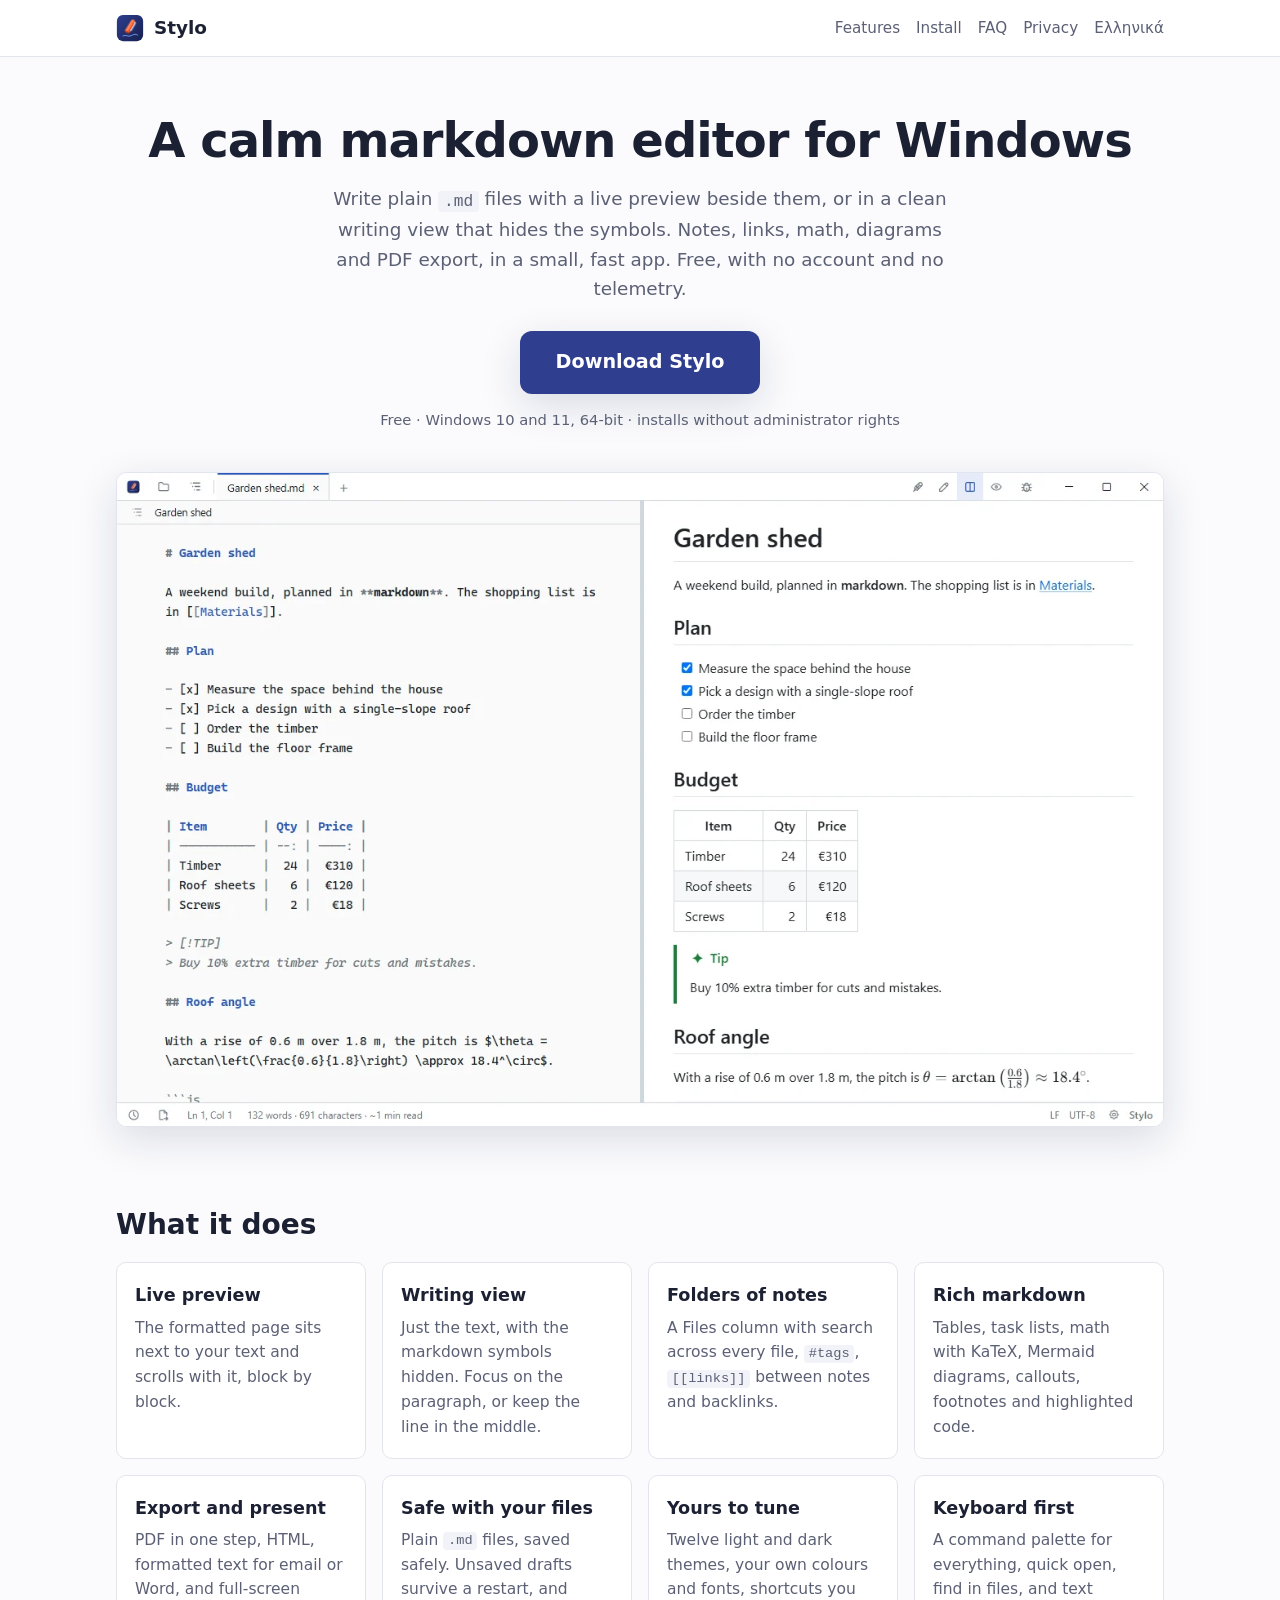
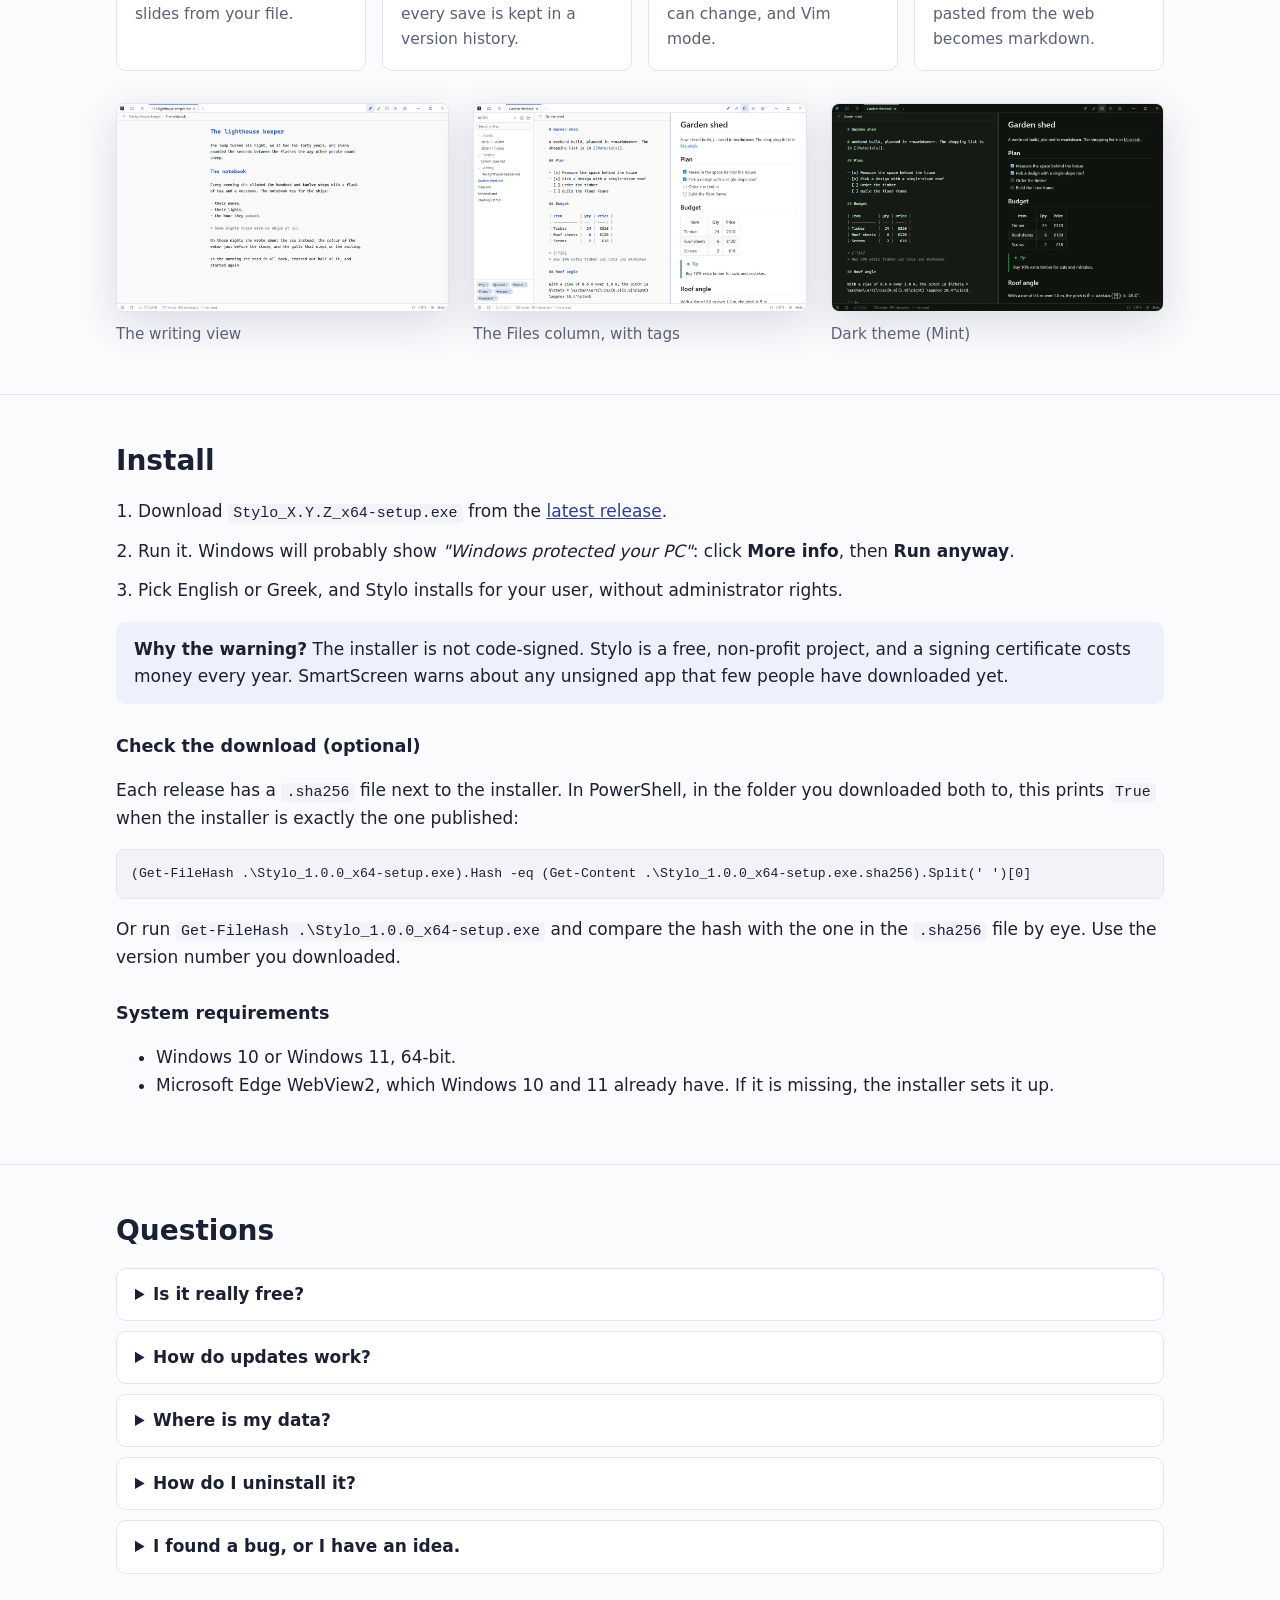
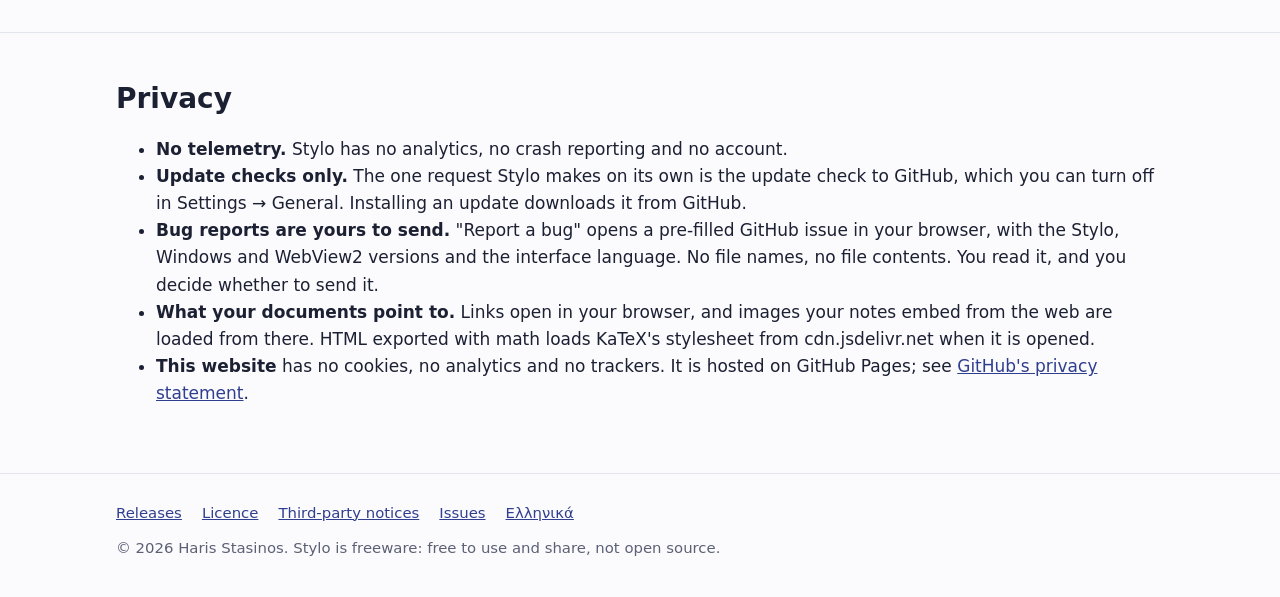
==== docs/index.html @ 46e549d0 "Prepare the public repository for Stylo 1.0 - LICENSE: a short freeware licence (closed source; free" ====
<!doctype html>
<html lang="en">
  <head>
    <meta charset="utf-8" />
    <meta name="viewport" content="width=device-width, initial-scale=1" />
    <title>Stylo: a free markdown editor for Windows</title>
    <meta
      name="description"
      content="Stylo is a free, lightweight markdown editor for Windows, with live preview, a writing view, folders of notes, math, diagrams and PDF export. No account, no telemetry."
    />
    <link rel="icon" href="icon.svg" type="image/svg+xml" />
    <link rel="alternate" hreflang="el" href="el/" />
    <link rel="stylesheet" href="style.css" />
  </head>
  <body>
    <header class="top">
      <div class="wrap">
        <a class="brand" href="./"><img src="icon.svg" alt="" width="28" height="28" />Stylo</a>
        <nav aria-label="Sections">
          <a href="#features">Features</a>
          <a href="#install">Install</a>
          <a href="#faq">FAQ</a>
          <a href="#privacy">Privacy</a>
          <a href="el/" hreflang="el" lang="el">Ελληνικά</a>
        </nav>
      </div>
    </header>

    <main>
      <div class="wrap hero">
        <h1>A calm markdown editor for Windows</h1>
        <p class="lead">
          Write plain <code>.md</code> files with a live preview beside them, or in a clean writing view that hides the
          symbols. Notes, links, math, diagrams and PDF export, in a small, fast app. Free, with no account and no
          telemetry.
        </p>
        <a class="download" href="https://github.com/XarhsSta/stylo-releases/releases/latest">Download Stylo</a>
        <p class="download-note">Free · Windows 10 and 11, 64-bit · installs without administrator rights</p>
        <img
          class="shot"
          src="images/editor-preview.webp"
          width="1280"
          height="800"
          alt="Stylo with a markdown note on the left and its formatted preview on the right: a task list, a table, a tip and a formula."
        />
      </div>

      <section id="features">
        <div class="wrap">
          <h2>What it does</h2>
          <div class="features">
            <div class="feature">
              <h3>Live preview</h3>
              <p>The formatted page sits next to your text and scrolls with it, block by block.</p>
            </div>
            <div class="feature">
              <h3>Writing view</h3>
              <p>Just the text, with the markdown symbols hidden. Focus on the paragraph, or keep the line in the middle.</p>
            </div>
            <div class="feature">
              <h3>Folders of notes</h3>
              <p>A Files column with search across every file, <code>#tags</code>, <code>[[links]]</code> between notes and backlinks.</p>
            </div>
            <div class="feature">
              <h3>Rich markdown</h3>
              <p>Tables, task lists, math with KaTeX, Mermaid diagrams, callouts, footnotes and highlighted code.</p>
            </div>
            <div class="feature">
              <h3>Export and present</h3>
              <p>PDF in one step, HTML, formatted text for email or Word, and full-screen slides from your file.</p>
            </div>
            <div class="feature">
              <h3>Safe with your files</h3>
              <p>Plain <code>.md</code> files, saved safely. Unsaved drafts survive a restart, and every save is kept in a version history.</p>
            </div>
            <div class="feature">
              <h3>Yours to tune</h3>
              <p>Twelve light and dark themes, your own colours and fonts, shortcuts you can change, and Vim mode.</p>
            </div>
            <div class="feature">
              <h3>Keyboard first</h3>
              <p>A command palette for everything, quick open, find in files, and text pasted from the web becomes markdown.</p>
            </div>
          </div>

          <div class="gallery">
            <figure>
              <a href="images/writing.webp"
                ><img
                  src="images/writing.webp"
                  width="1280"
                  height="800"
                  loading="lazy"
                  alt="The writing view: a short story with headings, bold and a list, without markdown symbols."
              /></a>
              <figcaption>The writing view</figcaption>
            </figure>
            <figure>
              <a href="images/files.webp"
                ><img
                  src="images/files.webp"
                  width="1280"
                  height="800"
                  loading="lazy"
                  alt="The Files column with a folder tree of notes and their tags, next to the editor and the preview."
              /></a>
              <figcaption>The Files column, with tags</figcaption>
            </figure>
            <figure>
              <a href="images/dark-theme.webp"
                ><img
                  src="images/dark-theme.webp"
                  width="1280"
                  height="800"
                  loading="lazy"
                  alt="Stylo in its dark Mint theme, with the editor and the preview."
              /></a>
              <figcaption>Dark theme (Mint)</figcaption>
            </figure>
          </div>
        </div>
      </section>

      <section id="install">
        <div class="wrap">
          <h2>Install</h2>
          <ol class="steps">
            <li>
              Download <code>Stylo_X.Y.Z_x64-setup.exe</code> from the
              <a href="https://github.com/XarhsSta/stylo-releases/releases/latest">latest release</a>.
            </li>
            <li>
              Run it. Windows will probably show <em>"Windows protected your PC"</em>: click <strong>More info</strong>, then
              <strong>Run anyway</strong>.
            </li>
            <li>Pick English or Greek, and Stylo installs for your user, without administrator rights.</li>
          </ol>
          <div class="note">
            <p>
              <strong>Why the warning?</strong> The installer is not code-signed. Stylo is a free, non-profit project, and a
              signing certificate costs money every year. SmartScreen warns about any unsigned app that few people have
              downloaded yet.
            </p>
          </div>

          <h3 style="margin-top: 28px">Check the download (optional)</h3>
          <p>
            Each release has a <code>.sha256</code> file next to the installer. In PowerShell, in the folder you downloaded both
            to, this prints <code>True</code> when the installer is exactly the one published:
          </p>
          <pre><code>(Get-FileHash .\Stylo_1.0.0_x64-setup.exe).Hash -eq (Get-Content .\Stylo_1.0.0_x64-setup.exe.sha256).Split(' ')[0]</code></pre>
          <p>
            Or run <code>Get-FileHash .\Stylo_1.0.0_x64-setup.exe</code> and compare the hash with the one in the
            <code>.sha256</code> file by eye. Use the version number you downloaded.
          </p>

          <h3 style="margin-top: 28px">System requirements</h3>
          <ul>
            <li>Windows 10 or Windows 11, 64-bit.</li>
            <li>
              Microsoft Edge WebView2, which Windows 10 and 11 already have. If it is missing, the installer sets it up.
            </li>
          </ul>
        </div>
      </section>

      <section id="faq">
        <div class="wrap">
          <h2>Questions</h2>
          <details>
            <summary>Is it really free?</summary>
            <p>
              Yes. No ads, no account, no paid version. Stylo is a non-profit project. You may also share the installer with
              others, unchanged and for free; you may not sell it. The source code is not public. See the
              <a href="https://github.com/XarhsSta/stylo-releases/blob/main/LICENSE">licence</a>.
            </p>
          </details>
          <details>
            <summary>How do updates work?</summary>
            <p>
              When it starts, Stylo asks GitHub whether there is a new version, and offers to install it. Nothing is installed
              without your OK. You can turn the check off in Settings → General → "Check for a new version on startup", use
              "Check now" there instead, or download new versions yourself from the
              <a href="https://github.com/XarhsSta/stylo-releases/releases">releases page</a>.
            </p>
          </details>
          <details>
            <summary>Where is my data?</summary>
            <ul>
              <li>Your documents are ordinary <code>.md</code> files, wherever you save them.</li>
              <li>
                Settings, unsaved drafts and the version history (the last 50 saves of each file) are in
                <code>%LOCALAPPDATA%\gr.stylo.app</code>, on your computer.
              </li>
              <li>Nothing is uploaded anywhere.</li>
            </ul>
          </details>
          <details>
            <summary>How do I uninstall it?</summary>
            <p>
              Windows Settings → Apps → Installed apps (on Windows 10: Apps &amp; features) → Stylo → Uninstall. The uninstaller
              asks whether to delete the application data too: settings, drafts and version history. Your <code>.md</code>
              files are never touched.
            </p>
          </details>
          <details>
            <summary>I found a bug, or I have an idea.</summary>
            <p>
              Use <strong>Report a bug</strong>: the bug icon in the title bar, Settings → General, or the command palette (Ctrl+Shift+P). It opens a
              GitHub issue in your browser with the version details already filled in. Ideas are welcome on the
              <a href="https://github.com/XarhsSta/stylo-releases/issues">issues page</a>.
            </p>
          </details>
        </div>
      </section>

      <section id="privacy">
        <div class="wrap">
          <h2>Privacy</h2>
          <ul>
            <li><strong>No telemetry.</strong> Stylo has no analytics, no crash reporting and no account.</li>
            <li>
              <strong>Update checks only.</strong> The one request Stylo makes on its own is the update check to GitHub,
              which you can turn off in Settings → General. Installing an update downloads it from GitHub.
            </li>
            <li>
              <strong>Bug reports are yours to send.</strong> "Report a bug" opens a pre-filled GitHub issue in your
              browser, with the Stylo, Windows and WebView2 versions and the interface language. No file names, no file
              contents. You read it, and you decide whether to send it.
            </li>
            <li>
              <strong>What your documents point to.</strong> Links open in your browser, and images your notes embed from
              the web are loaded from there. HTML exported with math loads KaTeX's stylesheet from cdn.jsdelivr.net when it
              is opened.
            </li>
            <li>
              <strong>This website</strong> has no cookies, no analytics and no trackers. It is hosted on GitHub Pages; see
              <a href="https://docs.github.com/en/site-policy/privacy-policies/github-general-privacy-statement">GitHub's privacy statement</a>.
            </li>
          </ul>
        </div>
      </section>
    </main>

    <footer>
      <div class="wrap">
        <ul>
          <li><a href="https://github.com/XarhsSta/stylo-releases/releases">Releases</a></li>
          <li><a href="https://github.com/XarhsSta/stylo-releases/blob/main/LICENSE">Licence</a></li>
          <li><a href="https://github.com/XarhsSta/stylo-releases/blob/main/THIRD-PARTY-NOTICES.md">Third-party notices</a></li>
          <li><a href="https://github.com/XarhsSta/stylo-releases/issues">Issues</a></li>
          <li><a href="el/" hreflang="el" lang="el">Ελληνικά</a></li>
        </ul>
        <p>© 2026 Haris Stasinos. Stylo is freeware: free to use and share, not open source.</p>
      </div>
    </footer>
  </body>
</html>
---- docs/style.css ----
/* Stylo's website: one stylesheet, no build step, no web fonts, light and dark from the system. */
:root {
  --bg: #fbfbfd;
  --surface: #ffffff;
  --fg: #1c2033;
  --muted: #5b6075;
  --border: #e3e5ee;
  --accent: #2f3e8f;
  --accent-fg: #ffffff;
  --accent-soft: #eef0fb;
  --code-bg: #f2f3f8;
  --shadow: 0 12px 40px rgba(22, 32, 79, 0.14);
  color-scheme: light;
}
@media (prefers-color-scheme: dark) {
  :root {
    --bg: #11131c;
    --surface: #181b27;
    --fg: #e6e8f2;
    --muted: #a0a5bb;
    --border: #2b2f42;
    --accent: #a9b4ff;
    --accent-fg: #11131c;
    --accent-soft: #23284a;
    --code-bg: #1f2333;
    --shadow: 0 12px 40px rgba(0, 0, 0, 0.45);
    color-scheme: dark;
  }
}

* {
  box-sizing: border-box;
}
html {
  scroll-behavior: smooth;
}
body {
  margin: 0;
  background: var(--bg);
  color: var(--fg);
  font: 17px/1.6 "Segoe UI", system-ui, -apple-system, Roboto, "Helvetica Neue", Arial, sans-serif;
  -webkit-text-size-adjust: 100%;
}
a {
  color: var(--accent);
}
img {
  max-width: 100%;
  height: auto;
  display: block;
}
code,
pre {
  font-family: "Cascadia Mono", Consolas, ui-monospace, monospace;
  font-size: 0.88em;
}
code {
  background: var(--code-bg);
  padding: 0.1em 0.35em;
  border-radius: 4px;
}
pre {
  background: var(--code-bg);
  border: 1px solid var(--border);
  border-radius: 8px;
  padding: 12px 14px;
  overflow-x: auto;
}
pre code {
  background: none;
  padding: 0;
}

.wrap {
  max-width: 1080px;
  margin: 0 auto;
  padding: 0 16px;
}

/* Top bar */
.top {
  border-bottom: 1px solid var(--border);
  background: var(--surface);
}
.top .wrap {
  display: flex;
  align-items: center;
  gap: 16px;
  min-height: 56px;
  flex-wrap: wrap;
}
.brand {
  display: flex;
  align-items: center;
  gap: 10px;
  font-weight: 600;
  font-size: 1.15rem;
  color: var(--fg);
  text-decoration: none;
}
.brand img {
  width: 28px;
  height: 28px;
}
.top nav {
  margin-left: auto;
  display: flex;
  gap: 4px 16px;
  flex-wrap: wrap;
  font-size: 0.95rem;
}
.top nav a {
  color: var(--muted);
  text-decoration: none;
}
.top nav a:hover {
  color: var(--accent);
}

/* Hero */
.hero {
  text-align: center;
  padding-top: 56px;
  padding-bottom: 32px;
}
.hero h1 {
  font-size: clamp(2rem, 5vw, 3rem);
  line-height: 1.15;
  margin: 0 0 16px;
  letter-spacing: -0.02em;
}
.hero p.lead {
  font-size: 1.15rem;
  color: var(--muted);
  max-width: 640px;
  margin: 0 auto 28px;
}
.download {
  display: inline-block;
  background: var(--accent);
  color: var(--accent-fg);
  font-size: 1.2rem;
  font-weight: 600;
  padding: 16px 36px;
  border-radius: 12px;
  text-decoration: none;
  box-shadow: var(--shadow);
}
.download:hover,
.download:focus-visible {
  filter: brightness(1.12);
}
.download-note {
  margin: 14px 0 0;
  font-size: 0.92rem;
  color: var(--muted);
}
.shot {
  margin: 40px auto 0;
  border-radius: 10px;
  border: 1px solid var(--border);
  box-shadow: var(--shadow);
  overflow: hidden;
}

/* Sections */
section {
  padding: 48px 0;
}
section + section {
  border-top: 1px solid var(--border);
}
h2 {
  font-size: 1.75rem;
  line-height: 1.25;
  margin: 0 0 20px;
}
h3 {
  font-size: 1.1rem;
  margin: 0 0 6px;
}
.features {
  display: grid;
  grid-template-columns: repeat(auto-fit, minmax(240px, 1fr));
  gap: 16px;
}
.feature {
  background: var(--surface);
  border: 1px solid var(--border);
  border-radius: 10px;
  padding: 18px;
}
.feature p {
  margin: 0;
  color: var(--muted);
  font-size: 0.97rem;
}
.gallery {
  display: grid;
  grid-template-columns: repeat(auto-fit, minmax(300px, 1fr));
  gap: 24px;
  margin-top: 32px;
}
.gallery figure {
  margin: 0;
}
.gallery a {
  display: block;
  border-radius: 8px;
  border: 1px solid var(--border);
  overflow: hidden;
  box-shadow: var(--shadow);
}
.gallery figcaption {
  margin-top: 10px;
  color: var(--muted);
  font-size: 0.95rem;
}

.steps {
  padding-left: 1.3em;
}
.steps li {
  margin-bottom: 12px;
}
.note {
  background: var(--accent-soft);
  border-radius: 10px;
  padding: 14px 18px;
}
.note p {
  margin: 0;
}

details {
  border: 1px solid var(--border);
  background: var(--surface);
  border-radius: 10px;
  padding: 12px 18px;
  margin-bottom: 10px;
}
summary {
  cursor: pointer;
  font-weight: 600;
}
details p,
details ul {
  margin: 10px 0 0;
  color: var(--muted);
}

footer {
  border-top: 1px solid var(--border);
  padding: 28px 0 40px;
  color: var(--muted);
  font-size: 0.93rem;
}
footer ul {
  list-style: none;
  padding: 0;
  margin: 0 0 12px;
  display: flex;
  flex-wrap: wrap;
  gap: 6px 20px;
}
footer p {
  margin: 0;
}

@media (max-width: 560px) {
  body {
    font-size: 16px;
  }
  .hero {
    padding-top: 36px;
  }
  .download {
    display: block;
  }
  section {
    padding: 36px 0;
  }
}
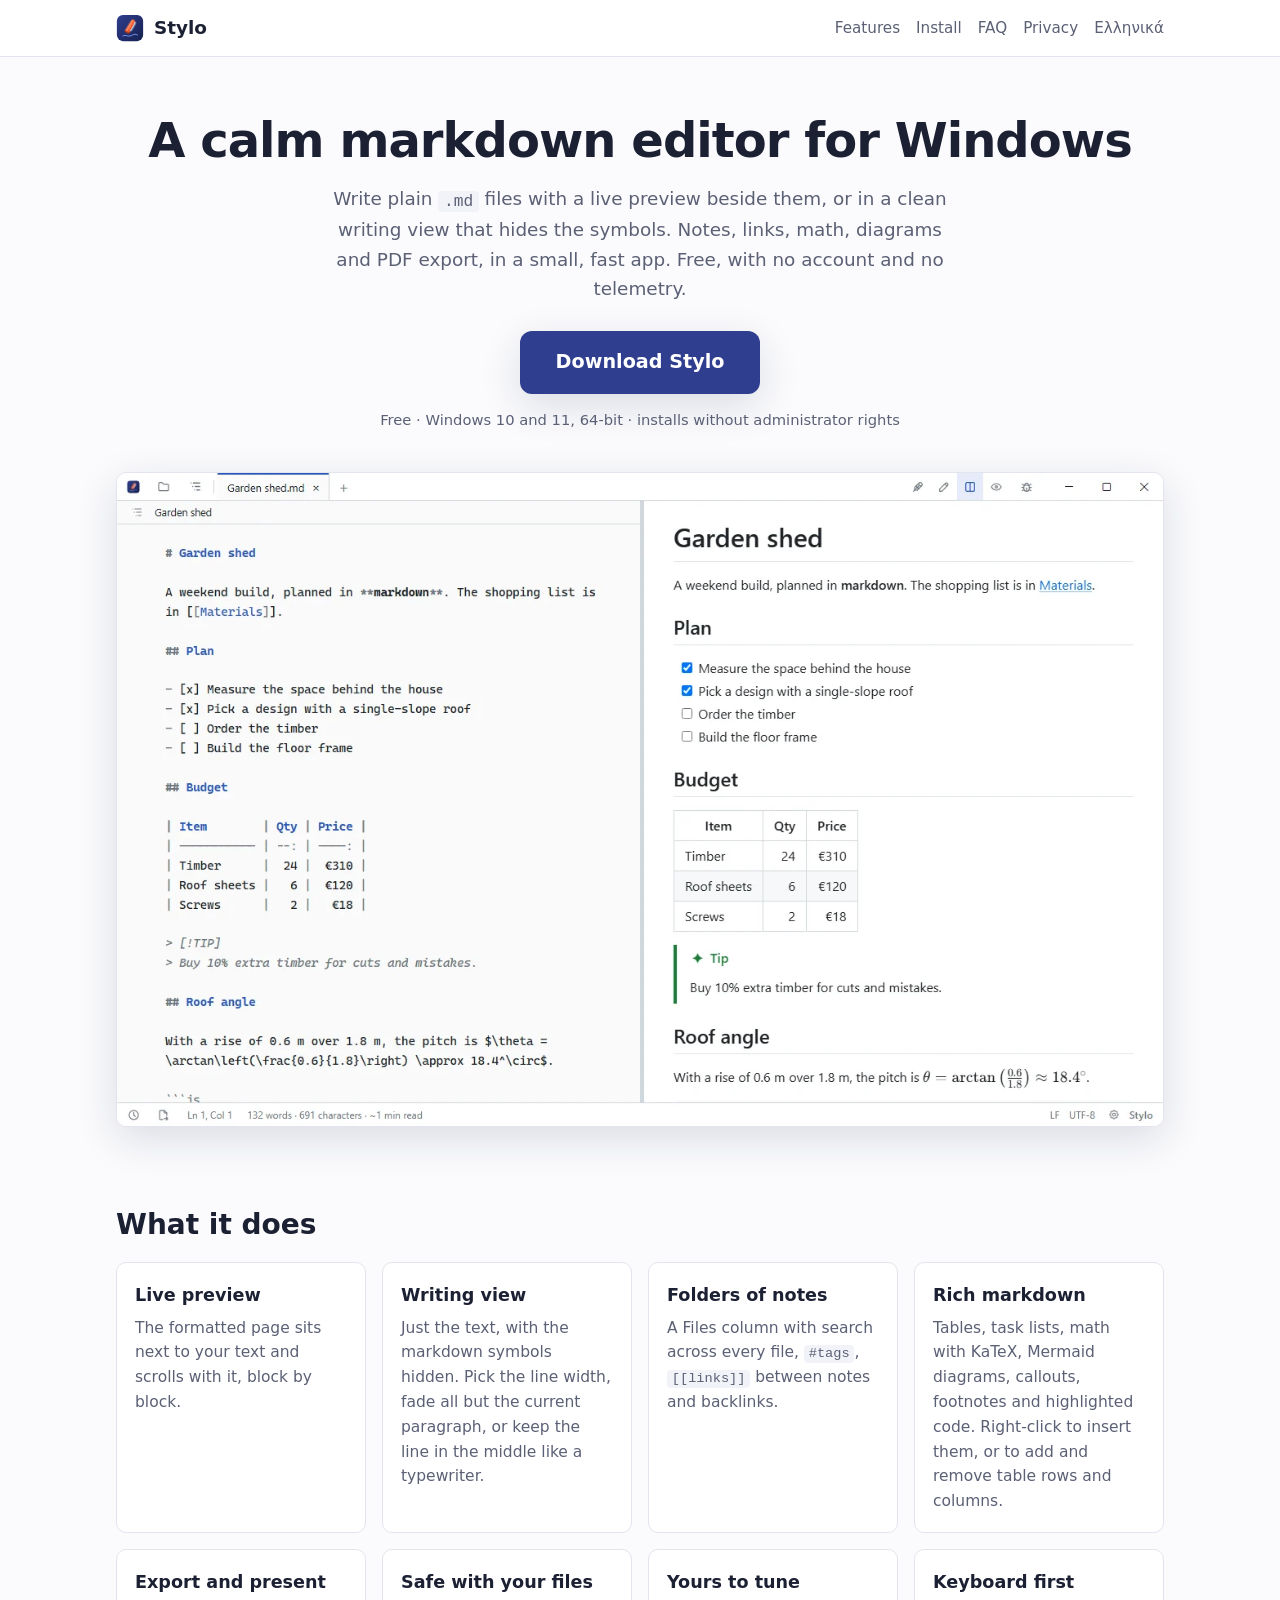
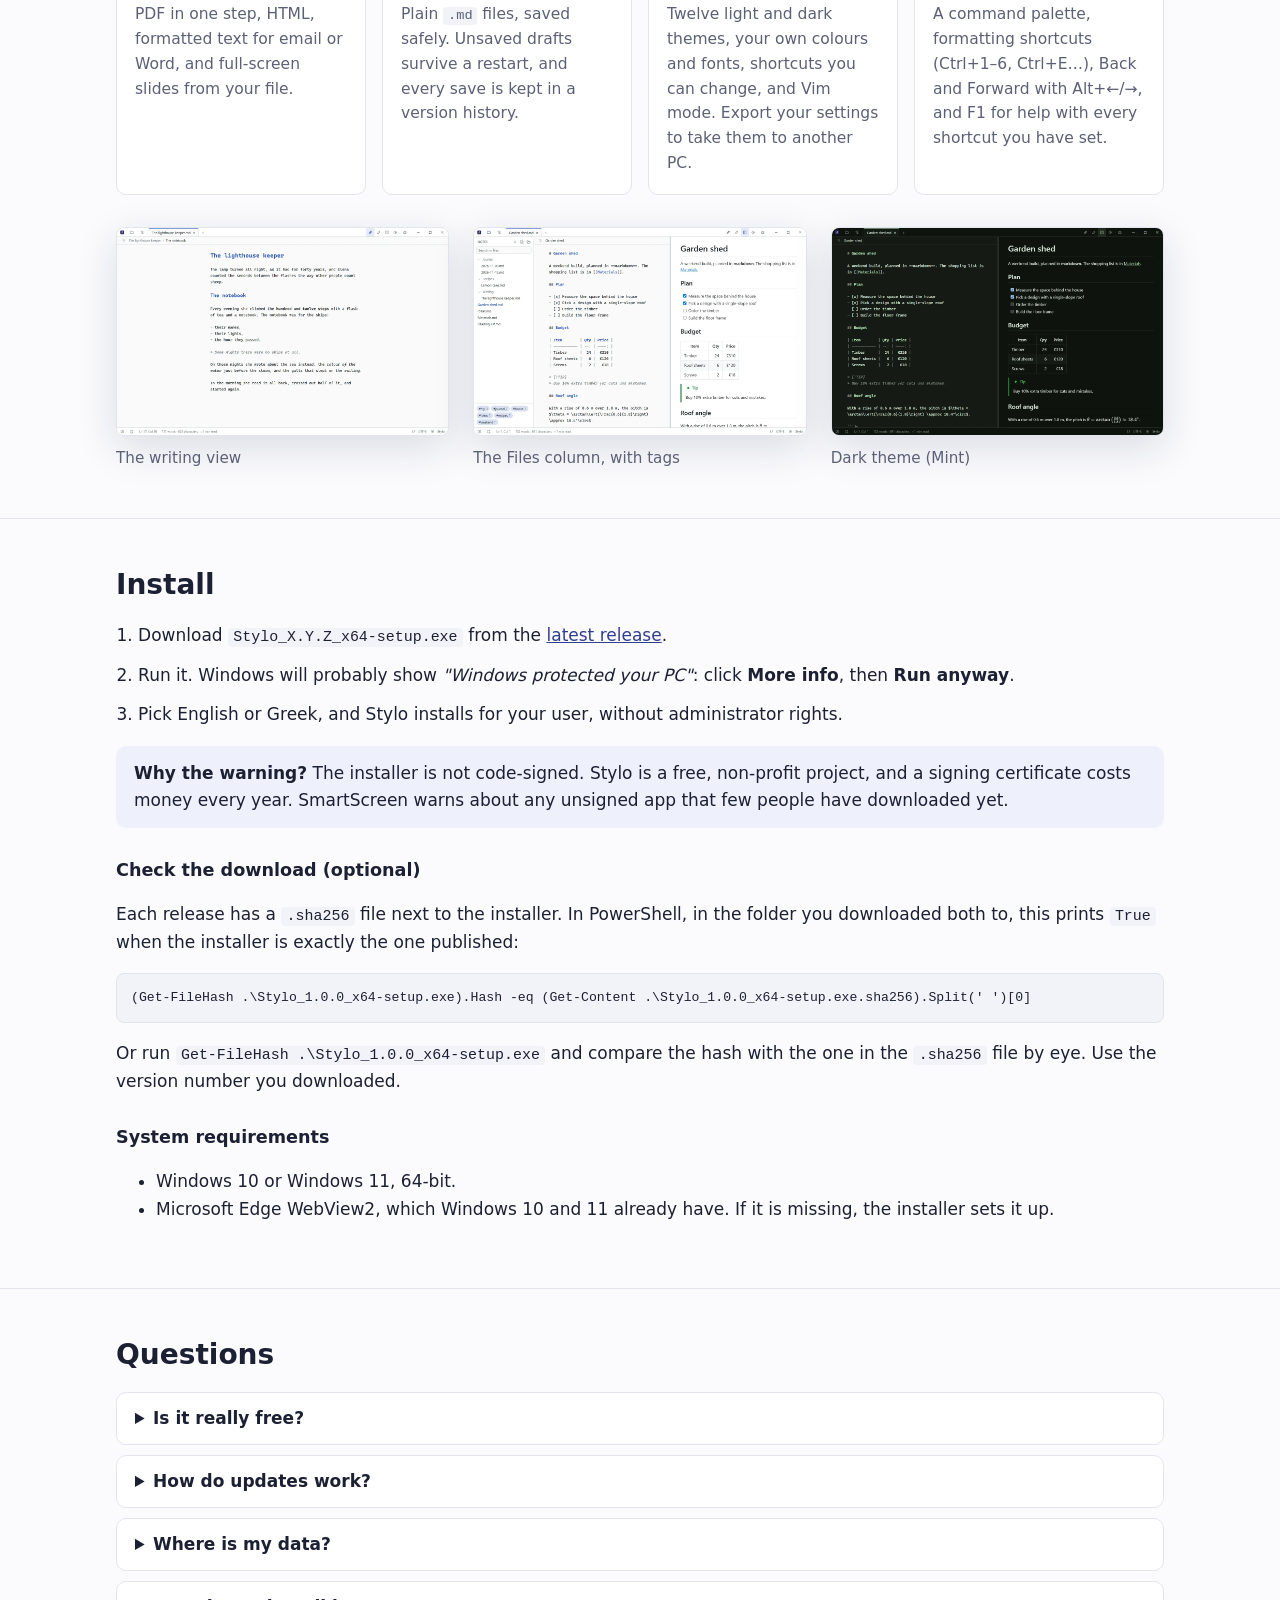
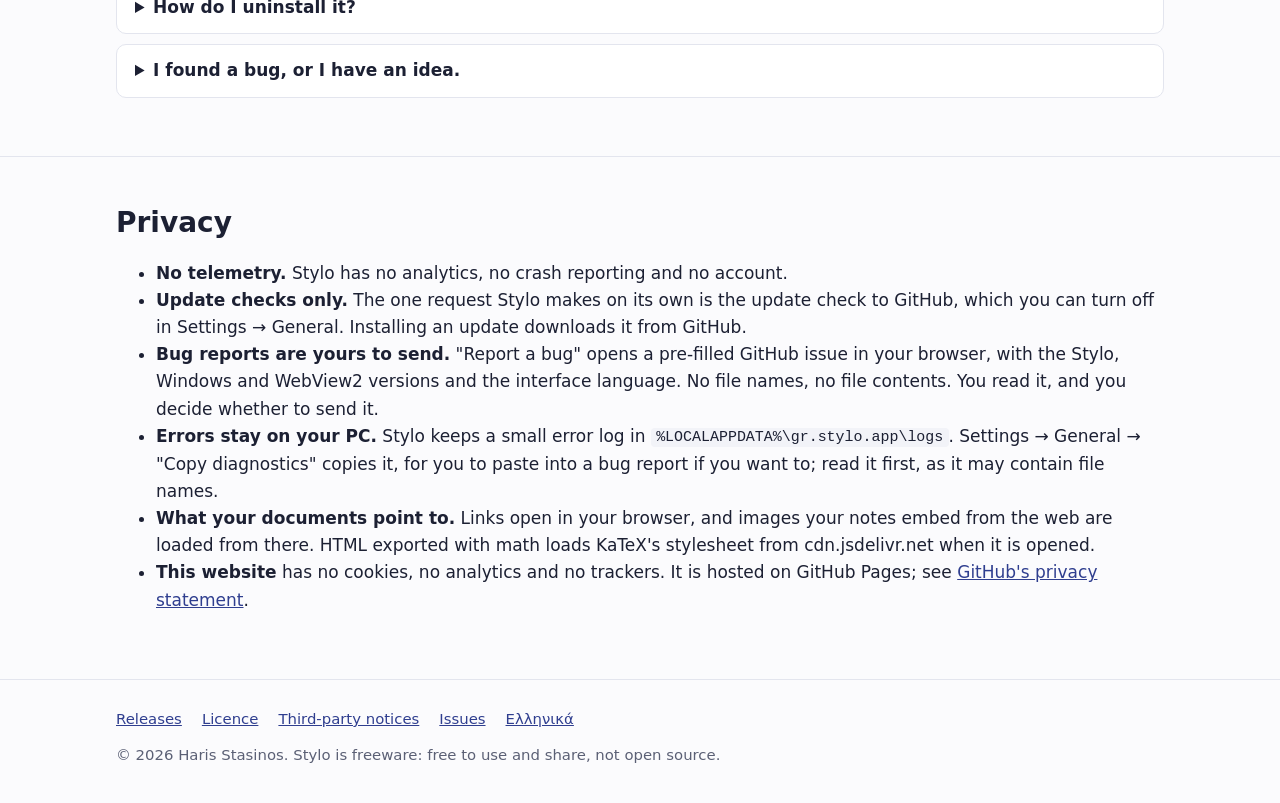
==== commit 5d7fa31c: "Take the screenshots and notices from app-polish, the tip of the 1.0 stack - Screenshots retaken fro" ====
--- a/docs/index.html
+++ b/docs/index.html
@@ -55,7 +55,7 @@
             </div>
             <div class="feature">
               <h3>Writing view</h3>
-              <p>Just the text, with the markdown symbols hidden. Focus on the paragraph, or keep the line in the middle.</p>
+              <p>Just the text, with the markdown symbols hidden. Pick the line width, fade all but the current paragraph, or keep the line in the middle like a typewriter.</p>
             </div>
             <div class="feature">
               <h3>Folders of notes</h3>
@@ -63,7 +63,7 @@
             </div>
             <div class="feature">
               <h3>Rich markdown</h3>
-              <p>Tables, task lists, math with KaTeX, Mermaid diagrams, callouts, footnotes and highlighted code.</p>
+              <p>Tables, task lists, math with KaTeX, Mermaid diagrams, callouts, footnotes and highlighted code. Right-click to insert them, or to add and remove table rows and columns.</p>
             </div>
             <div class="feature">
               <h3>Export and present</h3>
@@ -75,11 +75,11 @@
             </div>
             <div class="feature">
               <h3>Yours to tune</h3>
-              <p>Twelve light and dark themes, your own colours and fonts, shortcuts you can change, and Vim mode.</p>
+              <p>Twelve light and dark themes, your own colours and fonts, shortcuts you can change, and Vim mode. Export your settings to take them to another PC.</p>
             </div>
             <div class="feature">
               <h3>Keyboard first</h3>
-              <p>A command palette for everything, quick open, find in files, and text pasted from the web becomes markdown.</p>
+              <p>A command palette, formatting shortcuts (Ctrl+1–6, Ctrl+E…), Back and Forward with Alt+←/→, and F1 for help with every shortcut you have set.</p>
             </div>
           </div>
 
@@ -190,8 +190,10 @@
               <li>Your documents are ordinary <code>.md</code> files, wherever you save them.</li>
               <li>
                 Settings, unsaved drafts and the version history (the last 50 saves of each file) are in
-                <code>%LOCALAPPDATA%\gr.stylo.app</code>, on your computer.
+                <code>%LOCALAPPDATA%\gr.stylo.app</code>, on your computer, together with a small error log
+                (<code>logs\stylo.log</code>).
               </li>
+              <li>Settings → General → Export settings saves your settings, themes and shortcuts to a file, for another PC.</li>
               <li>Nothing is uploaded anywhere.</li>
             </ul>
           </details>
@@ -227,6 +229,11 @@
               <strong>Bug reports are yours to send.</strong> "Report a bug" opens a pre-filled GitHub issue in your
               browser, with the Stylo, Windows and WebView2 versions and the interface language. No file names, no file
               contents. You read it, and you decide whether to send it.
+            </li>
+            <li>
+              <strong>Errors stay on your PC.</strong> Stylo keeps a small error log in
+              <code>%LOCALAPPDATA%\gr.stylo.app\logs</code>. Settings → General → "Copy diagnostics" copies it, for you
+              to paste into a bug report if you want to; read it first, as it may contain file names.
             </li>
             <li>
               <strong>What your documents point to.</strong> Links open in your browser, and images your notes embed from
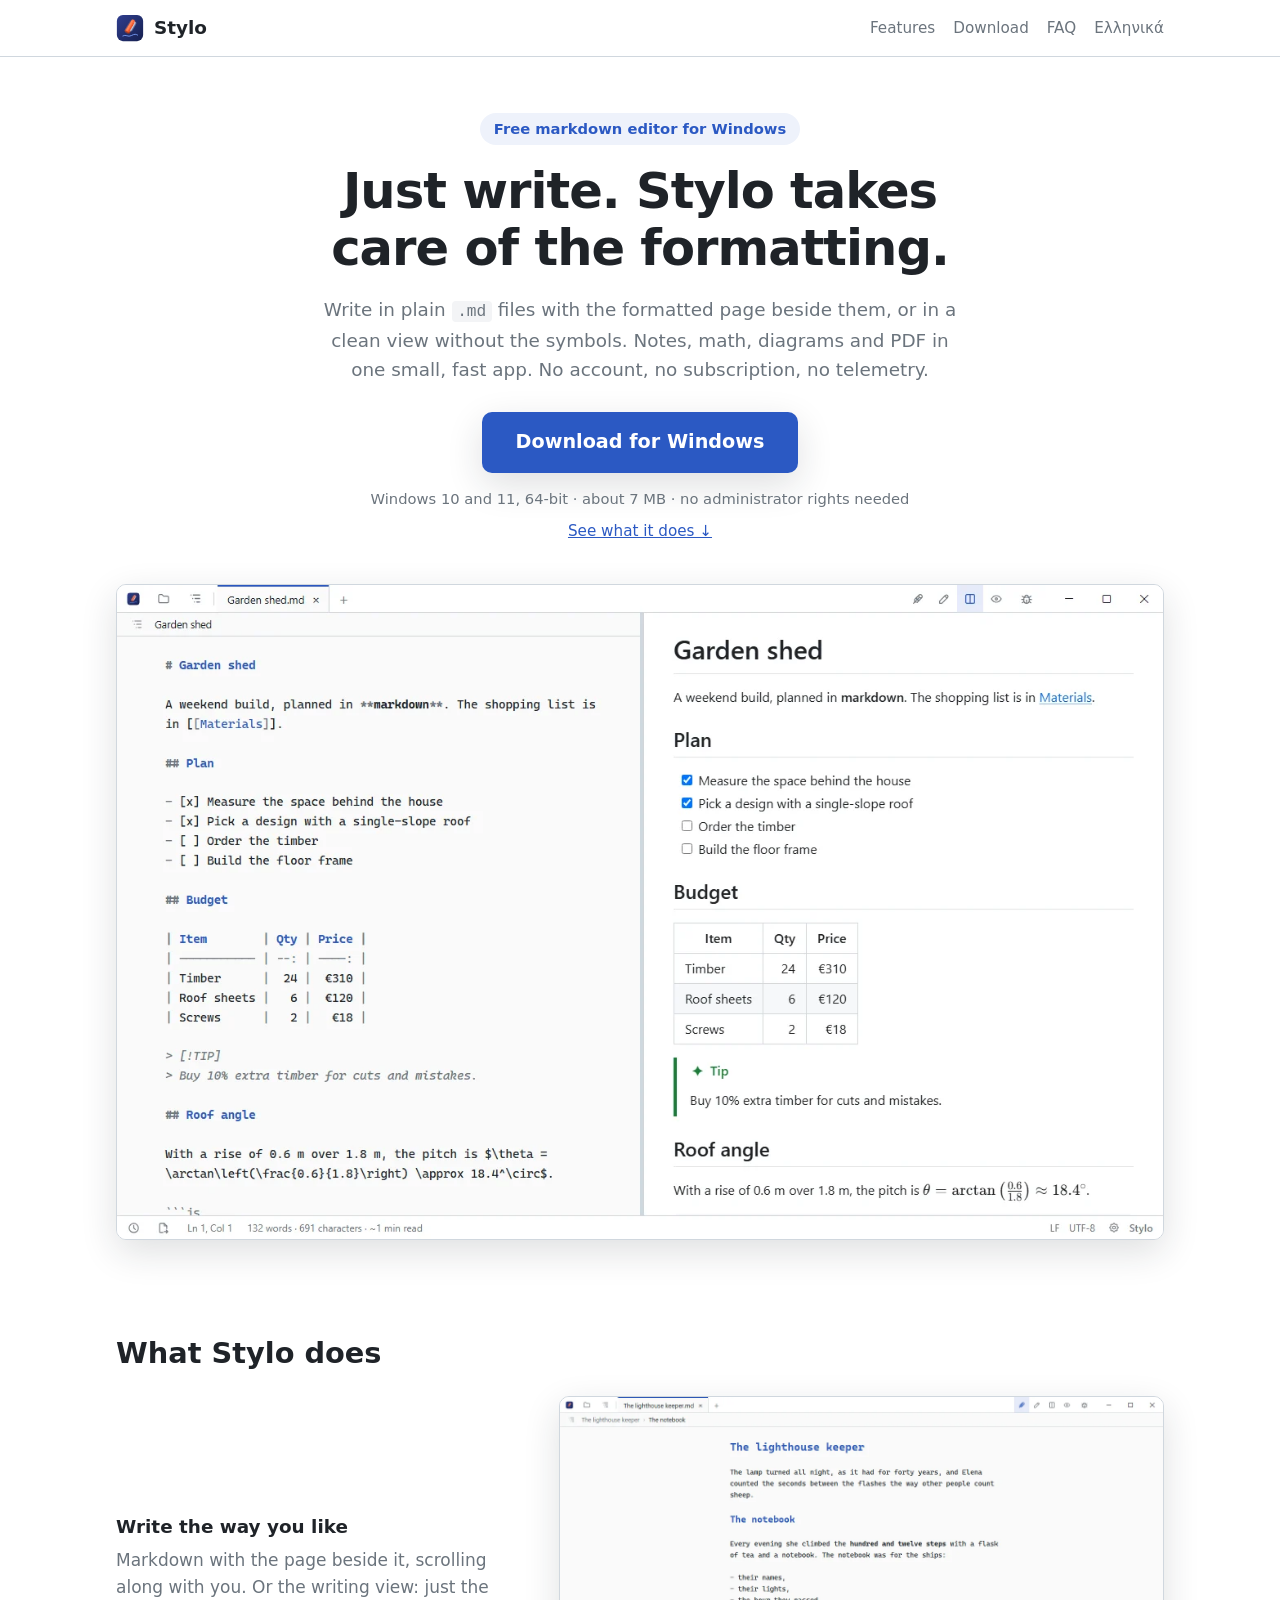
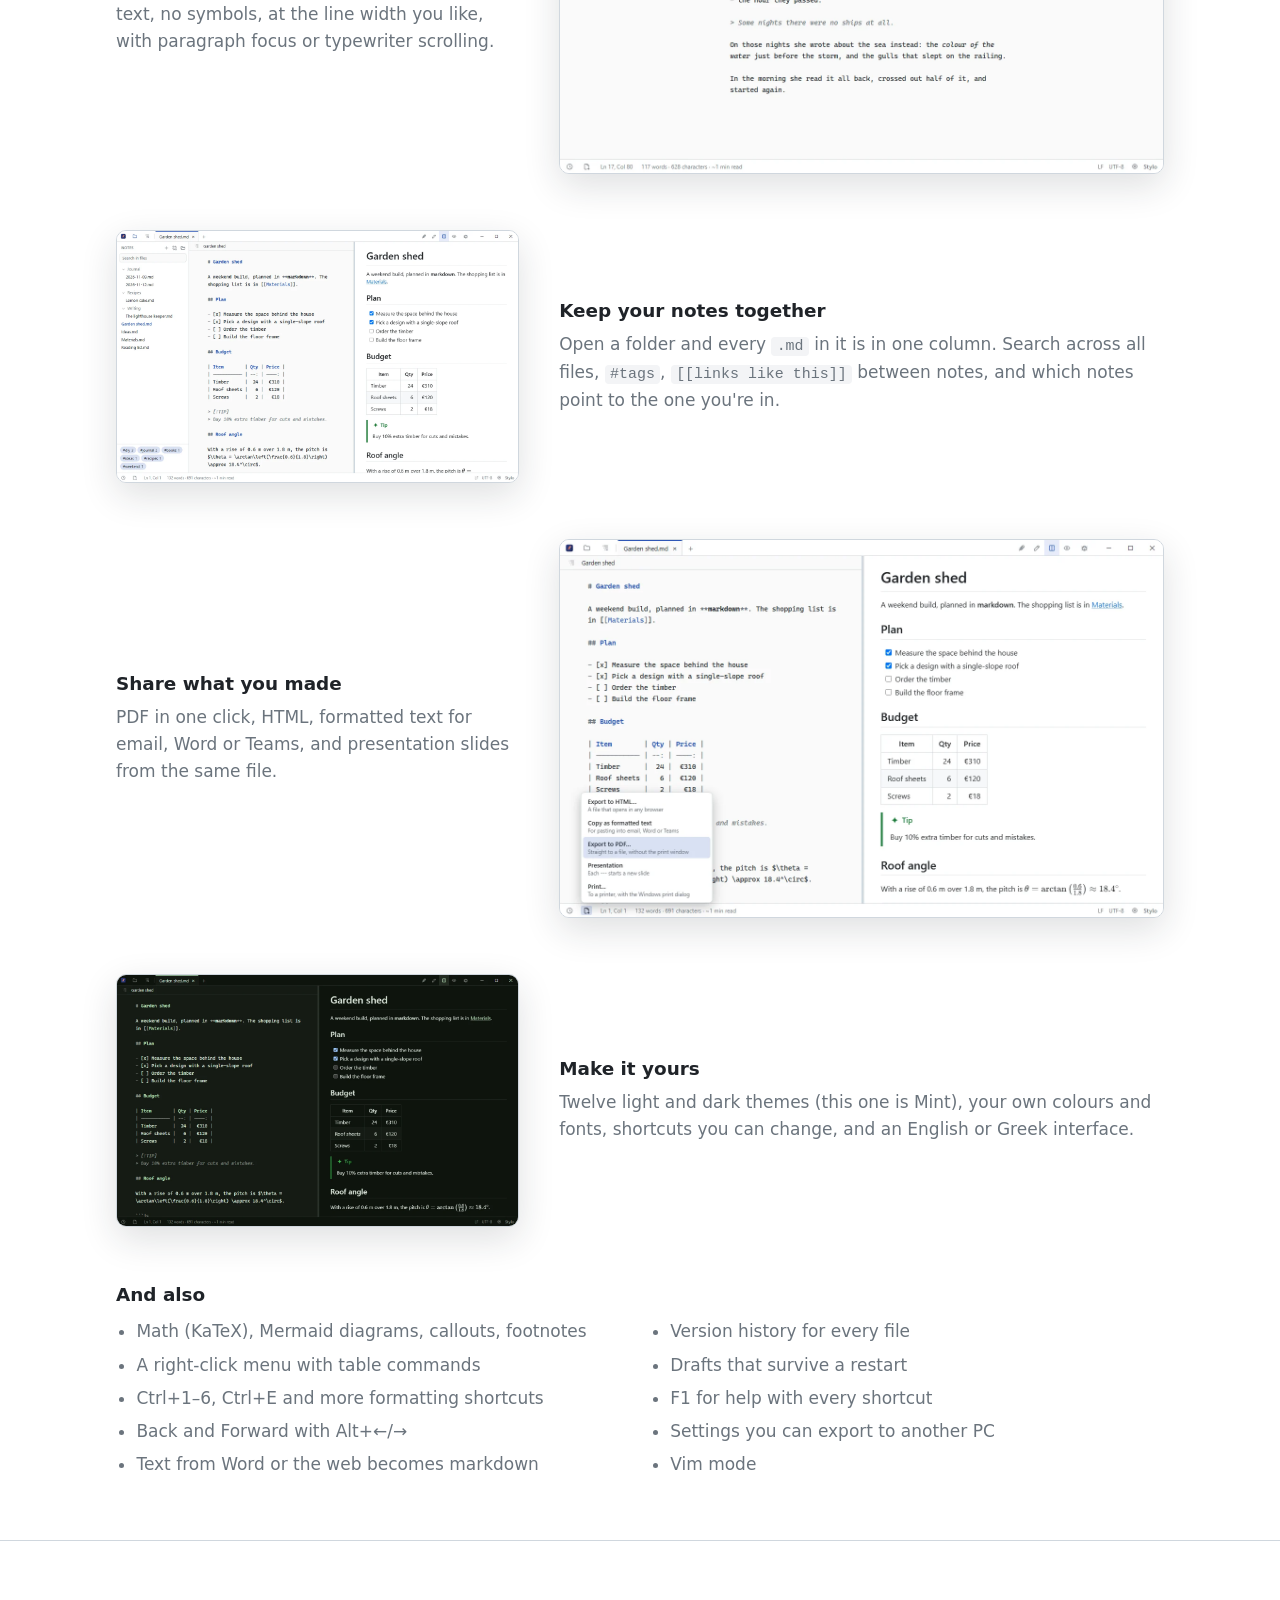
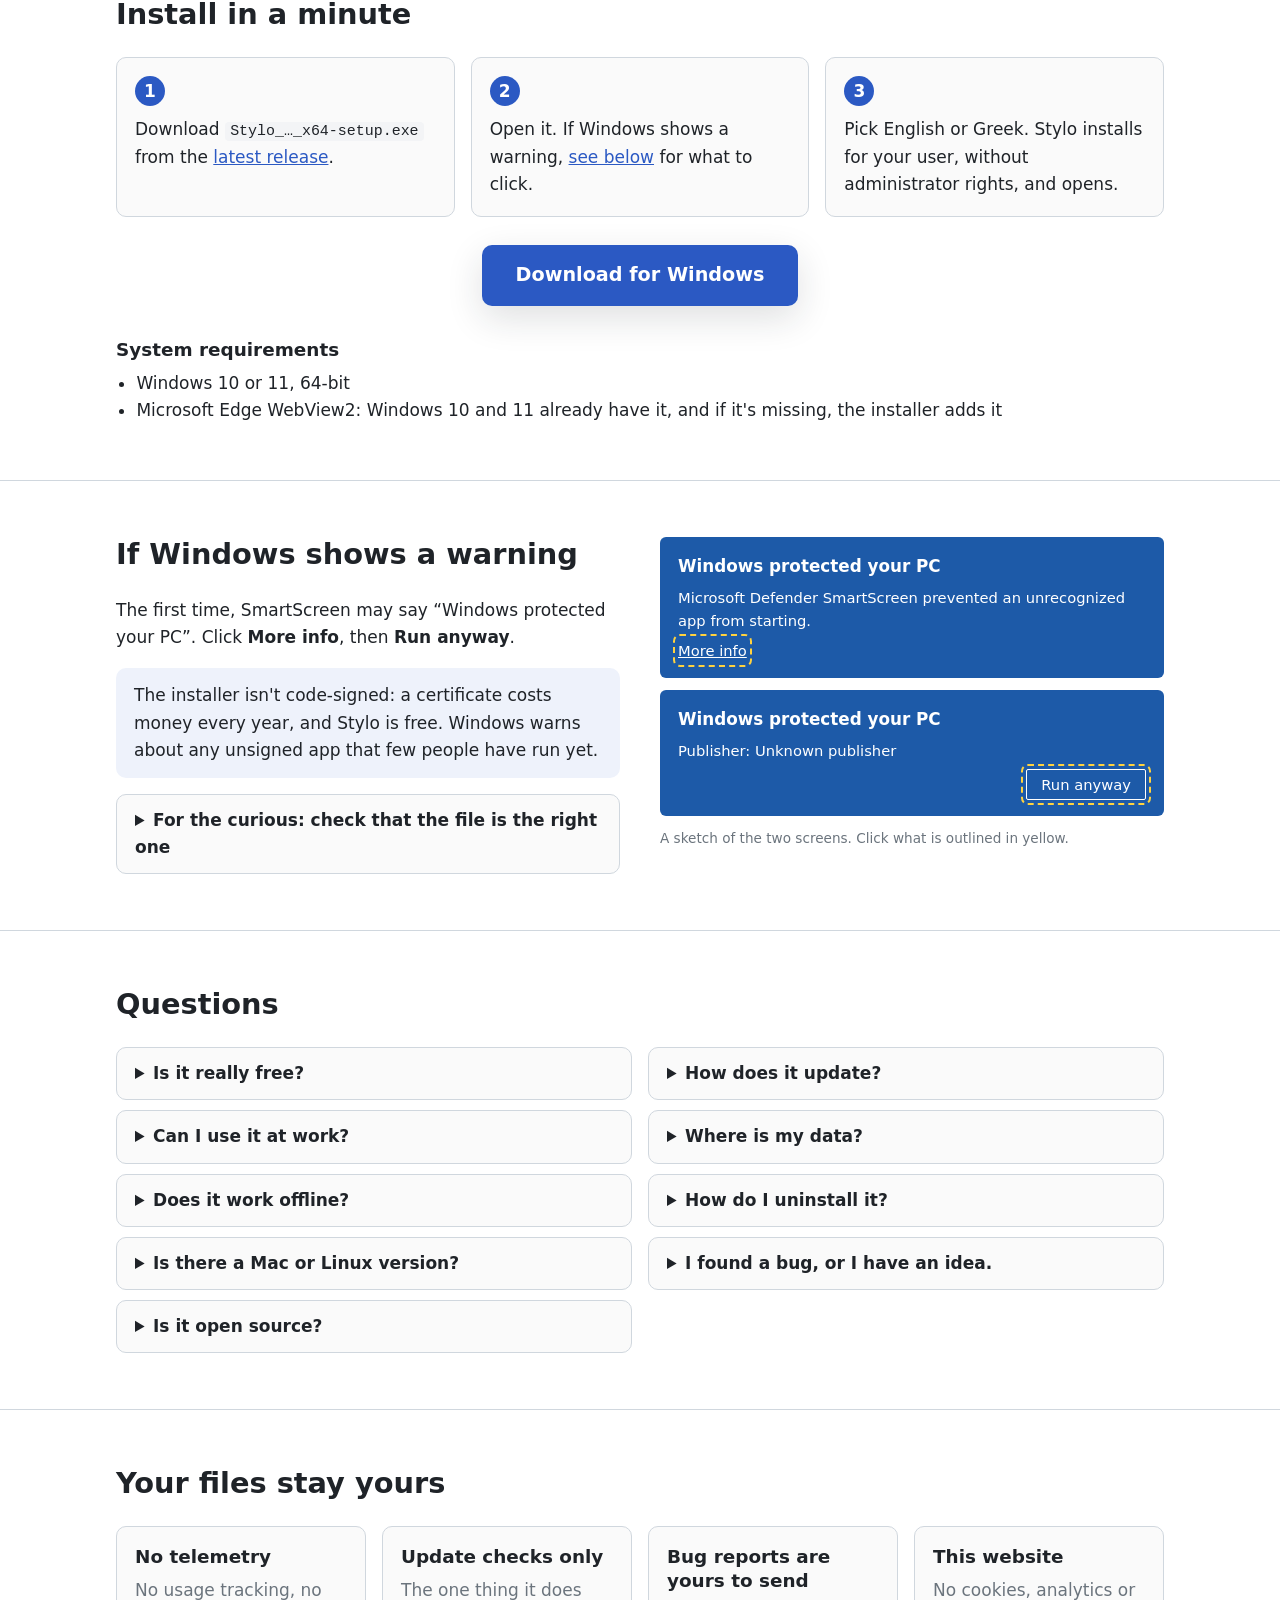
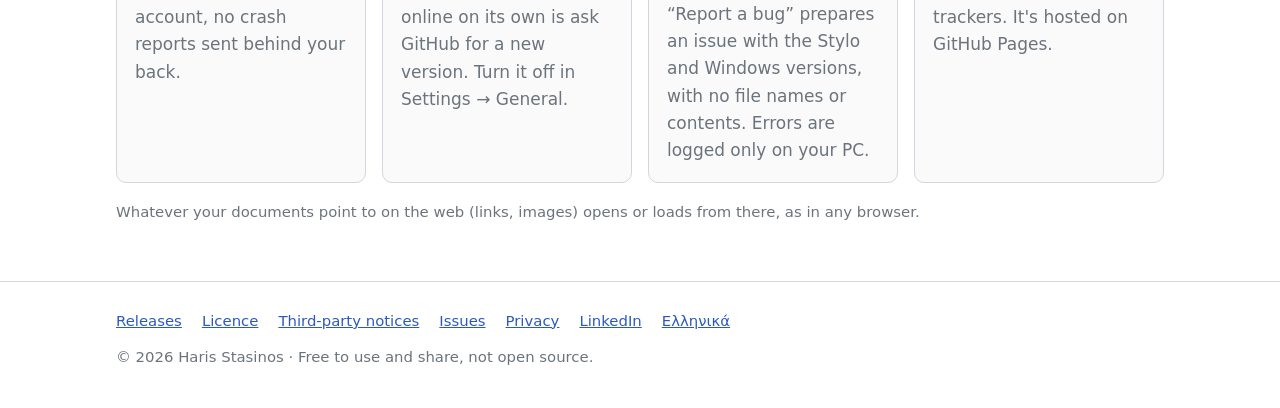
==== commit fd1bc5e8: "Redesign the site: new title, Stylo's default theme, features with screenshots - Title: "Just write." ====
--- a/docs/index.html
+++ b/docs/index.html
@@ -6,10 +6,27 @@
     <title>Stylo: a free markdown editor for Windows</title>
     <meta
       name="description"
-      content="Stylo is a free, lightweight markdown editor for Windows, with live preview, a writing view, folders of notes, math, diagrams and PDF export. No account, no telemetry."
+      content="A free markdown editor for Windows, with live preview, a writing view, notes and PDF export. No account, no telemetry."
     />
+    <link rel="canonical" href="https://xarhssta.github.io/stylo-releases/" />
+    <link rel="alternate" hreflang="en" href="https://xarhssta.github.io/stylo-releases/" />
+    <link rel="alternate" hreflang="el" href="https://xarhssta.github.io/stylo-releases/el/" />
+    <meta property="og:type" content="website" />
+    <meta property="og:site_name" content="Stylo" />
+    <meta property="og:url" content="https://xarhssta.github.io/stylo-releases/" />
+    <meta property="og:title" content="Stylo: just write. Stylo takes care of the formatting." />
+    <meta
+      property="og:description"
+      content="A free markdown editor for Windows, with live preview, a writing view, notes and PDF export. No account, no telemetry."
+    />
+    <meta property="og:image" content="https://xarhssta.github.io/stylo-releases/images/og.jpg" />
+    <meta property="og:image:width" content="1200" />
+    <meta property="og:image:height" content="630" />
+    <meta property="og:image:alt" content="Stylo, a free markdown editor for Windows, with a note and its preview side by side." />
+    <meta property="og:locale" content="en_GB" />
+    <meta property="og:locale:alternate" content="el_GR" />
+    <meta name="twitter:card" content="summary_large_image" />
     <link rel="icon" href="icon.svg" type="image/svg+xml" />
-    <link rel="alternate" hreflang="el" href="el/" />
     <link rel="stylesheet" href="style.css" />
   </head>
   <body>
@@ -18,9 +35,8 @@
         <a class="brand" href="./"><img src="icon.svg" alt="" width="28" height="28" />Stylo</a>
         <nav aria-label="Sections">
           <a href="#features">Features</a>
-          <a href="#install">Install</a>
+          <a href="#download">Download</a>
           <a href="#faq">FAQ</a>
-          <a href="#privacy">Privacy</a>
           <a href="el/" hreflang="el" lang="el">Ελληνικά</a>
         </nav>
       </div>
@@ -28,223 +44,279 @@
 
     <main>
       <div class="wrap hero">
-        <h1>A calm markdown editor for Windows</h1>
+        <span class="eyebrow">Free markdown editor for Windows</span>
+        <h1>Just write. Stylo takes care of the formatting.</h1>
         <p class="lead">
-          Write plain <code>.md</code> files with a live preview beside them, or in a clean writing view that hides the
-          symbols. Notes, links, math, diagrams and PDF export, in a small, fast app. Free, with no account and no
-          telemetry.
+          Write in plain <code>.md</code> files with the formatted page beside them, or in a clean view without the symbols.
+          Notes, math, diagrams and PDF in one small, fast app. No account, no subscription, no telemetry.
         </p>
-        <a class="download" href="https://github.com/XarhsSta/stylo-releases/releases/latest">Download Stylo</a>
-        <p class="download-note">Free · Windows 10 and 11, 64-bit · installs without administrator rights</p>
-        <img
-          class="shot"
-          src="images/editor-preview.webp"
-          width="1280"
-          height="800"
-          alt="Stylo with a markdown note on the left and its formatted preview on the right: a task list, a table, a tip and a formula."
-        />
+        <a class="download" href="https://github.com/XarhsSta/stylo-releases/releases/latest">Download for Windows</a>
+        <p class="download-note">Windows 10 and 11, 64-bit · about 7 MB · no administrator rights needed</p>
+        <a class="more" href="#features">See what it does ↓</a>
+        <picture>
+          <source srcset="images/editor-preview-dark.webp" media="(prefers-color-scheme: dark)" />
+          <img
+            class="shot"
+            src="images/editor-preview.webp"
+            width="1280"
+            height="800"
+            alt="Stylo with a markdown note on the left and the formatted page on the right, with a task list, a table and a formula."
+          />
+        </picture>
       </div>
 
       <section id="features">
         <div class="wrap">
-          <h2>What it does</h2>
-          <div class="features">
-            <div class="feature">
-              <h3>Live preview</h3>
-              <p>The formatted page sits next to your text and scrolls with it, block by block.</p>
-            </div>
-            <div class="feature">
-              <h3>Writing view</h3>
-              <p>Just the text, with the markdown symbols hidden. Pick the line width, fade all but the current paragraph, or keep the line in the middle like a typewriter.</p>
-            </div>
-            <div class="feature">
-              <h3>Folders of notes</h3>
-              <p>A Files column with search across every file, <code>#tags</code>, <code>[[links]]</code> between notes and backlinks.</p>
-            </div>
-            <div class="feature">
-              <h3>Rich markdown</h3>
-              <p>Tables, task lists, math with KaTeX, Mermaid diagrams, callouts, footnotes and highlighted code. Right-click to insert them, or to add and remove table rows and columns.</p>
-            </div>
-            <div class="feature">
-              <h3>Export and present</h3>
-              <p>PDF in one step, HTML, formatted text for email or Word, and full-screen slides from your file.</p>
-            </div>
-            <div class="feature">
-              <h3>Safe with your files</h3>
-              <p>Plain <code>.md</code> files, saved safely. Unsaved drafts survive a restart, and every save is kept in a version history.</p>
-            </div>
-            <div class="feature">
-              <h3>Yours to tune</h3>
-              <p>Twelve light and dark themes, your own colours and fonts, shortcuts you can change, and Vim mode. Export your settings to take them to another PC.</p>
-            </div>
-            <div class="feature">
-              <h3>Keyboard first</h3>
-              <p>A command palette, formatting shortcuts (Ctrl+1–6, Ctrl+E…), Back and Forward with Alt+←/→, and F1 for help with every shortcut you have set.</p>
-            </div>
-          </div>
-
-          <div class="gallery">
-            <figure>
-              <a href="images/writing.webp"
-                ><img
-                  src="images/writing.webp"
-                  width="1280"
-                  height="800"
-                  loading="lazy"
-                  alt="The writing view: a short story with headings, bold and a list, without markdown symbols."
-              /></a>
-              <figcaption>The writing view</figcaption>
-            </figure>
-            <figure>
-              <a href="images/files.webp"
-                ><img
-                  src="images/files.webp"
-                  width="1280"
-                  height="800"
-                  loading="lazy"
-                  alt="The Files column with a folder tree of notes and their tags, next to the editor and the preview."
-              /></a>
-              <figcaption>The Files column, with tags</figcaption>
-            </figure>
-            <figure>
-              <a href="images/dark-theme.webp"
-                ><img
-                  src="images/dark-theme.webp"
-                  width="1280"
-                  height="800"
-                  loading="lazy"
-                  alt="Stylo in its dark Mint theme, with the editor and the preview."
-              /></a>
-              <figcaption>Dark theme (Mint)</figcaption>
-            </figure>
-          </div>
-        </div>
-      </section>
-
-      <section id="install">
+          <h2>What Stylo does</h2>
+
+          <article class="feature">
+            <div class="feature-text">
+              <h3>Write the way you like</h3>
+              <p>
+                Markdown with the page beside it, scrolling along with you. Or the writing view: just the text, no symbols, at the
+                line width you like, with paragraph focus or typewriter scrolling.
+              </p>
+            </div>
+            <a class="shot" href="images/writing.webp"
+              ><img
+                src="images/writing.webp"
+                width="1280"
+                height="800"
+                loading="lazy"
+                alt="The writing view: a short story with headings, bold and a list, without markdown symbols."
+            /></a>
+          </article>
+
+          <article class="feature">
+            <div class="feature-text">
+              <h3>Keep your notes together</h3>
+              <p>
+                Open a folder and every <code>.md</code> in it is in one column. Search across all files, <code>#tags</code>,
+                <code>[[links like this]]</code> between notes, and which notes point to the one you're in.
+              </p>
+            </div>
+            <a class="shot" href="images/files.webp"
+              ><img
+                src="images/files.webp"
+                width="1280"
+                height="800"
+                loading="lazy"
+                alt="The Files column: a folder of notes as a tree, with its tags below, next to the editor and the preview."
+            /></a>
+          </article>
+
+          <article class="feature">
+            <div class="feature-text">
+              <h3>Share what you made</h3>
+              <p>
+                PDF in one click, HTML, formatted text for email, Word or Teams, and presentation slides from the same file.
+              </p>
+            </div>
+            <a class="shot" href="images/export.webp"
+              ><img
+                src="images/export.webp"
+                width="1280"
+                height="800"
+                loading="lazy"
+                alt="The export menu over a document: HTML, formatted text, PDF, presentation and print."
+            /></a>
+          </article>
+
+          <article class="feature">
+            <div class="feature-text">
+              <h3>Make it yours</h3>
+              <p>
+                Twelve light and dark themes (this one is Mint), your own colours and fonts, shortcuts you can change, and an
+                English or Greek interface.
+              </p>
+            </div>
+            <a class="shot" href="images/dark-theme.webp"
+              ><img
+                src="images/dark-theme.webp"
+                width="1280"
+                height="800"
+                loading="lazy"
+                alt="Stylo in its dark Mint theme, with the editor and the preview."
+            /></a>
+          </article>
+
+          <div class="also">
+            <h3>And also</h3>
+            <ul>
+              <li>Math (KaTeX), Mermaid diagrams, callouts, footnotes</li>
+              <li>A right-click menu with table commands</li>
+              <li>Ctrl+1–6, Ctrl+E and more formatting shortcuts</li>
+              <li>Back and Forward with Alt+←/→</li>
+              <li>Text from Word or the web becomes markdown</li>
+              <li>Version history for every file</li>
+              <li>Drafts that survive a restart</li>
+              <li>F1 for help with every shortcut</li>
+              <li>Settings you can export to another PC</li>
+              <li>Vim mode</li>
+            </ul>
+          </div>
+        </div>
+      </section>
+
+      <section id="download">
         <div class="wrap">
-          <h2>Install</h2>
+          <h2>Install in a minute</h2>
           <ol class="steps">
             <li>
-              Download <code>Stylo_X.Y.Z_x64-setup.exe</code> from the
+              Download <code>Stylo_…_x64-setup.exe</code> from the
               <a href="https://github.com/XarhsSta/stylo-releases/releases/latest">latest release</a>.
             </li>
-            <li>
-              Run it. Windows will probably show <em>"Windows protected your PC"</em>: click <strong>More info</strong>, then
+            <li>Open it. If Windows shows a warning, <a href="#smartscreen">see below</a> for what to click.</li>
+            <li>Pick English or Greek. Stylo installs for your user, without administrator rights, and opens.</li>
+          </ol>
+          <p class="center">
+            <a class="download" href="https://github.com/XarhsSta/stylo-releases/releases/latest">Download for Windows</a>
+          </p>
+          <div class="requirements">
+            <h3>System requirements</h3>
+            <ul>
+              <li>Windows 10 or 11, 64-bit</li>
+              <li>Microsoft Edge WebView2: Windows 10 and 11 already have it, and if it's missing, the installer adds it</li>
+            </ul>
+          </div>
+        </div>
+      </section>
+
+      <section id="smartscreen">
+        <div class="wrap smartscreen">
+          <div>
+            <h2>If Windows shows a warning</h2>
+            <p>
+              The first time, SmartScreen may say “Windows protected your PC”. Click <strong>More info</strong>, then
               <strong>Run anyway</strong>.
-            </li>
-            <li>Pick English or Greek, and Stylo installs for your user, without administrator rights.</li>
-          </ol>
-          <div class="note">
-            <p>
-              <strong>Why the warning?</strong> The installer is not code-signed. Stylo is a free, non-profit project, and a
-              signing certificate costs money every year. SmartScreen warns about any unsigned app that few people have
-              downloaded yet.
             </p>
-          </div>
-
-          <h3 style="margin-top: 28px">Check the download (optional)</h3>
-          <p>
-            Each release has a <code>.sha256</code> file next to the installer. In PowerShell, in the folder you downloaded both
-            to, this prints <code>True</code> when the installer is exactly the one published:
-          </p>
-          <pre><code>(Get-FileHash .\Stylo_1.0.0_x64-setup.exe).Hash -eq (Get-Content .\Stylo_1.0.0_x64-setup.exe.sha256).Split(' ')[0]</code></pre>
-          <p>
-            Or run <code>Get-FileHash .\Stylo_1.0.0_x64-setup.exe</code> and compare the hash with the one in the
-            <code>.sha256</code> file by eye. Use the version number you downloaded.
-          </p>
-
-          <h3 style="margin-top: 28px">System requirements</h3>
-          <ul>
-            <li>Windows 10 or Windows 11, 64-bit.</li>
-            <li>
-              Microsoft Edge WebView2, which Windows 10 and 11 already have. If it is missing, the installer sets it up.
-            </li>
-          </ul>
+            <div class="note">
+              <p>
+                The installer isn't code-signed: a certificate costs money every year, and Stylo is free. Windows warns about
+                any unsigned app that few people have run yet.
+              </p>
+            </div>
+            <details>
+              <summary>For the curious: check that the file is the right one</summary>
+              <p>
+                Each release has a <code>.sha256</code> next to the installer. In PowerShell, in your downloads folder, this
+                prints <code>True</code>. Use the version number you downloaded.
+              </p>
+              <pre><code>(Get-FileHash .\Stylo_1.0.0_x64-setup.exe).Hash -eq (Get-Content .\Stylo_1.0.0_x64-setup.exe.sha256).Split(' ')[0]</code></pre>
+            </details>
+          </div>
+          <div class="dialogs" aria-label="A sketch of the two SmartScreen screens and where to click">
+            <div class="dialog">
+              <strong>Windows protected your PC</strong>
+              <span>Microsoft Defender SmartScreen prevented an unrecognized app from starting.</span>
+              <span class="click u">More info</span>
+            </div>
+            <div class="dialog">
+              <strong>Windows protected your PC</strong>
+              <span>Publisher: Unknown publisher</span>
+              <span class="click button">Run anyway</span>
+            </div>
+            <span class="sketch-note">A sketch of the two screens. Click what is outlined in yellow.</span>
+          </div>
         </div>
       </section>
 
       <section id="faq">
         <div class="wrap">
           <h2>Questions</h2>
-          <details>
-            <summary>Is it really free?</summary>
-            <p>
-              Yes. No ads, no account, no paid version. Stylo is a non-profit project. You may also share the installer with
-              others, unchanged and for free; you may not sell it. The source code is not public. See the
-              <a href="https://github.com/XarhsSta/stylo-releases/blob/main/LICENSE">licence</a>.
-            </p>
-          </details>
-          <details>
-            <summary>How do updates work?</summary>
-            <p>
-              When it starts, Stylo asks GitHub whether there is a new version, and offers to install it. Nothing is installed
-              without your OK. You can turn the check off in Settings → General → "Check for a new version on startup", use
-              "Check now" there instead, or download new versions yourself from the
-              <a href="https://github.com/XarhsSta/stylo-releases/releases">releases page</a>.
-            </p>
-          </details>
-          <details>
-            <summary>Where is my data?</summary>
-            <ul>
-              <li>Your documents are ordinary <code>.md</code> files, wherever you save them.</li>
-              <li>
-                Settings, unsaved drafts and the version history (the last 50 saves of each file) are in
-                <code>%LOCALAPPDATA%\gr.stylo.app</code>, on your computer, together with a small error log
-                (<code>logs\stylo.log</code>).
-              </li>
-              <li>Settings → General → Export settings saves your settings, themes and shortcuts to a file, for another PC.</li>
-              <li>Nothing is uploaded anywhere.</li>
-            </ul>
-          </details>
-          <details>
-            <summary>How do I uninstall it?</summary>
-            <p>
-              Windows Settings → Apps → Installed apps (on Windows 10: Apps &amp; features) → Stylo → Uninstall. The uninstaller
-              asks whether to delete the application data too: settings, drafts and version history. Your <code>.md</code>
-              files are never touched.
-            </p>
-          </details>
-          <details>
-            <summary>I found a bug, or I have an idea.</summary>
-            <p>
-              Use <strong>Report a bug</strong>: the bug icon in the title bar, Settings → General, or the command palette (Ctrl+Shift+P). It opens a
-              GitHub issue in your browser with the version details already filled in. Ideas are welcome on the
-              <a href="https://github.com/XarhsSta/stylo-releases/issues">issues page</a>.
-            </p>
-          </details>
+          <div class="faq">
+            <div class="faq-col">
+              <details>
+                <summary>Is it really free?</summary>
+                <p>
+                  Yes. No ads, no account, no paid version. It's a personal, non-profit project. You can pass it on to others as
+                  it is; it may not be sold. See the
+                  <a href="https://github.com/XarhsSta/stylo-releases/blob/main/LICENSE">licence</a>.
+                </p>
+              </details>
+              <details>
+                <summary>Can I use it at work?</summary>
+                <p>Yes. The licence allows personal, educational and commercial use.</p>
+              </details>
+              <details>
+                <summary>Does it work offline?</summary>
+                <p>Yes. It only goes online to look for new versions.</p>
+              </details>
+              <details>
+                <summary>Is there a Mac or Linux version?</summary>
+                <p>No, only Windows 10 and 11.</p>
+              </details>
+              <details>
+                <summary>Is it open source?</summary>
+                <p>
+                  No, the source is private. Stylo is built on open-source software, listed with its licences in the
+                  <a href="https://github.com/XarhsSta/stylo-releases/blob/main/THIRD-PARTY-NOTICES.md">third-party notices</a>.
+                </p>
+              </details>
+            </div>
+            <div class="faq-col">
+              <details>
+                <summary>How does it update?</summary>
+                <p>
+                  When it starts, it asks GitHub whether there's a new version and offers to install it. Nothing installs without
+                  your OK. You can turn the check off in Settings → General.
+                </p>
+              </details>
+              <details>
+                <summary>Where is my data?</summary>
+                <p>
+                  Your writing is plain <code>.md</code> files, wherever you save them. Settings, drafts, version history and a
+                  small error log are in <code>%LOCALAPPDATA%\gr.stylo.app</code>. Nothing is uploaded anywhere.
+                </p>
+              </details>
+              <details>
+                <summary>How do I uninstall it?</summary>
+                <p>
+                  Windows Settings → Apps → Installed apps → Stylo → Uninstall. It asks whether to delete settings, drafts and
+                  history too. Your <code>.md</code> files are never touched.
+                </p>
+              </details>
+              <details>
+                <summary>I found a bug, or I have an idea.</summary>
+                <p>
+                  Click the bug icon at the top right of Stylo. It opens a ready GitHub issue for you to read and send. Ideas are
+                  welcome on the <a href="https://github.com/XarhsSta/stylo-releases/issues">issues page</a>.
+                </p>
+              </details>
+            </div>
+          </div>
         </div>
       </section>
 
       <section id="privacy">
         <div class="wrap">
-          <h2>Privacy</h2>
-          <ul>
-            <li><strong>No telemetry.</strong> Stylo has no analytics, no crash reporting and no account.</li>
-            <li>
-              <strong>Update checks only.</strong> The one request Stylo makes on its own is the update check to GitHub,
-              which you can turn off in Settings → General. Installing an update downloads it from GitHub.
-            </li>
-            <li>
-              <strong>Bug reports are yours to send.</strong> "Report a bug" opens a pre-filled GitHub issue in your
-              browser, with the Stylo, Windows and WebView2 versions and the interface language. No file names, no file
-              contents. You read it, and you decide whether to send it.
-            </li>
-            <li>
-              <strong>Errors stay on your PC.</strong> Stylo keeps a small error log in
-              <code>%LOCALAPPDATA%\gr.stylo.app\logs</code>. Settings → General → "Copy diagnostics" copies it, for you
-              to paste into a bug report if you want to; read it first, as it may contain file names.
-            </li>
-            <li>
-              <strong>What your documents point to.</strong> Links open in your browser, and images your notes embed from
-              the web are loaded from there. HTML exported with math loads KaTeX's stylesheet from cdn.jsdelivr.net when it
-              is opened.
-            </li>
-            <li>
-              <strong>This website</strong> has no cookies, no analytics and no trackers. It is hosted on GitHub Pages; see
-              <a href="https://docs.github.com/en/site-policy/privacy-policies/github-general-privacy-statement">GitHub's privacy statement</a>.
-            </li>
-          </ul>
+          <h2>Your files stay yours</h2>
+          <div class="privacy">
+            <div>
+              <h3>No telemetry</h3>
+              <p>No usage tracking, no account, no crash reports sent behind your back.</p>
+            </div>
+            <div>
+              <h3>Update checks only</h3>
+              <p>
+                The one thing it does online on its own is ask GitHub for a new version. Turn it off in Settings → General.
+              </p>
+            </div>
+            <div>
+              <h3>Bug reports are yours to send</h3>
+              <p>
+                “Report a bug” prepares an issue with the Stylo and Windows versions, with no file names or contents. Errors are
+                logged only on your PC.
+              </p>
+            </div>
+            <div>
+              <h3>This website</h3>
+              <p>No cookies, analytics or trackers. It's hosted on GitHub Pages.</p>
+            </div>
+          </div>
+          <p class="privacy-foot">
+            Whatever your documents point to on the web (links, images) opens or loads from there, as in any browser.
+          </p>
         </div>
       </section>
     </main>
@@ -256,9 +328,11 @@
           <li><a href="https://github.com/XarhsSta/stylo-releases/blob/main/LICENSE">Licence</a></li>
           <li><a href="https://github.com/XarhsSta/stylo-releases/blob/main/THIRD-PARTY-NOTICES.md">Third-party notices</a></li>
           <li><a href="https://github.com/XarhsSta/stylo-releases/issues">Issues</a></li>
+          <li><a href="#privacy">Privacy</a></li>
+          <li><a href="https://www.linkedin.com/in/haris-stasinos/">LinkedIn</a></li>
           <li><a href="el/" hreflang="el" lang="el">Ελληνικά</a></li>
         </ul>
-        <p>© 2026 Haris Stasinos. Stylo is freeware: free to use and share, not open source.</p>
+        <p>© 2026 Haris Stasinos · Free to use and share, not open source.</p>
       </div>
     </footer>
   </body>
--- a/docs/style.css
+++ b/docs/style.css
@@ -1,29 +1,30 @@
-/* Stylo's website: one stylesheet, no build step, no web fonts, light and dark from the system. */
+/* Stylo's website: one stylesheet, no build step, no web fonts.
+   Colours: Stylo's default theme (GitHub light and GitHub dark), following the visitor's system, like the app. */
 :root {
-  --bg: #fbfbfd;
-  --surface: #ffffff;
-  --fg: #1c2033;
-  --muted: #5b6075;
-  --border: #e3e5ee;
-  --accent: #2f3e8f;
+  --bg: #ffffff;
+  --surface: #fafafa;
+  --fg: #1f2328;
+  --muted: #6b747d;
+  --border: #d0d7de;
+  --accent: #2b59c3;
   --accent-fg: #ffffff;
-  --accent-soft: #eef0fb;
-  --code-bg: #f2f3f8;
-  --shadow: 0 12px 40px rgba(22, 32, 79, 0.14);
+  --accent-soft: #eef2fb;
+  --code-bg: #f3f4f6;
+  --shadow: 0 12px 36px rgba(31, 35, 40, 0.14);
   color-scheme: light;
 }
 @media (prefers-color-scheme: dark) {
   :root {
-    --bg: #11131c;
-    --surface: #181b27;
-    --fg: #e6e8f2;
-    --muted: #a0a5bb;
-    --border: #2b2f42;
-    --accent: #a9b4ff;
-    --accent-fg: #11131c;
-    --accent-soft: #23284a;
-    --code-bg: #1f2333;
-    --shadow: 0 12px 40px rgba(0, 0, 0, 0.45);
+    --bg: #0d1117;
+    --surface: #161b22;
+    --fg: #e6edf3;
+    --muted: #8b949e;
+    --border: #30363d;
+    --accent: #6c97ff;
+    --accent-fg: #0d1117;
+    --accent-soft: #1a2333;
+    --code-bg: #1f2630;
+    --shadow: 0 12px 36px rgba(0, 0, 0, 0.5);
     color-scheme: dark;
   }
 }
@@ -33,6 +34,11 @@
 }
 html {
   scroll-behavior: smooth;
+}
+@media (prefers-reduced-motion: reduce) {
+  html {
+    scroll-behavior: auto;
+  }
 }
 body {
   margin: 0;
@@ -43,6 +49,10 @@
 }
 a {
   color: var(--accent);
+}
+:focus-visible {
+  outline: 2px solid var(--accent);
+  outline-offset: 2px;
 }
 img {
   max-width: 100%;
@@ -65,27 +75,33 @@
   border-radius: 8px;
   padding: 12px 14px;
   overflow-x: auto;
+  margin: 12px 0;
 }
 pre code {
   background: none;
   padding: 0;
 }
+h1,
+h2,
+h3 {
+  text-wrap: balance;
+}
 
 .wrap {
   max-width: 1080px;
   margin: 0 auto;
-  padding: 0 16px;
+  padding-left: 16px;
+  padding-right: 16px;
 }
 
 /* Top bar */
 .top {
   border-bottom: 1px solid var(--border);
-  background: var(--surface);
 }
 .top .wrap {
   display: flex;
   align-items: center;
-  gap: 16px;
+  gap: 8px 16px;
   min-height: 56px;
   flex-wrap: wrap;
 }
@@ -105,7 +121,7 @@
 .top nav {
   margin-left: auto;
   display: flex;
-  gap: 4px 16px;
+  gap: 4px 18px;
   flex-wrap: wrap;
   font-size: 0.95rem;
 }
@@ -121,15 +137,26 @@
 .hero {
   text-align: center;
   padding-top: 56px;
-  padding-bottom: 32px;
+  padding-bottom: 40px;
+}
+.eyebrow {
+  display: inline-block;
+  color: var(--accent);
+  background: var(--accent-soft);
+  border-radius: 99px;
+  padding: 4px 14px;
+  font-size: 0.92rem;
+  font-weight: 600;
+  margin-bottom: 18px;
 }
 .hero h1 {
-  font-size: clamp(2rem, 5vw, 3rem);
+  font-size: clamp(2rem, 5vw, 3.1rem);
   line-height: 1.15;
-  margin: 0 0 16px;
+  margin: 0 auto 18px;
+  max-width: 18em;
   letter-spacing: -0.02em;
 }
-.hero p.lead {
+.lead {
   font-size: 1.15rem;
   color: var(--muted);
   max-width: 640px;
@@ -141,92 +168,170 @@
   color: var(--accent-fg);
   font-size: 1.2rem;
   font-weight: 600;
-  padding: 16px 36px;
-  border-radius: 12px;
+  padding: 15px 34px;
+  border-radius: 10px;
   text-decoration: none;
   box-shadow: var(--shadow);
 }
-.download:hover,
-.download:focus-visible {
-  filter: brightness(1.12);
+.download:hover {
+  filter: brightness(1.1);
 }
 .download-note {
-  margin: 14px 0 0;
+  margin: 14px 0 6px;
   font-size: 0.92rem;
   color: var(--muted);
 }
+.more {
+  font-size: 0.95rem;
+}
 .shot {
-  margin: 40px auto 0;
   border-radius: 10px;
   border: 1px solid var(--border);
   box-shadow: var(--shadow);
   overflow: hidden;
 }
+.hero .shot {
+  margin: 40px auto 0;
+}
 
 /* Sections */
 section {
-  padding: 48px 0;
+  padding-top: 56px;
+  padding-bottom: 56px;
 }
 section + section {
   border-top: 1px solid var(--border);
 }
 h2 {
-  font-size: 1.75rem;
+  font-size: 1.8rem;
   line-height: 1.25;
-  margin: 0 0 20px;
+  margin: 0 0 24px;
 }
 h3 {
-  font-size: 1.1rem;
-  margin: 0 0 6px;
-}
-.features {
+  font-size: 1.15rem;
+  line-height: 1.3;
+  margin: 0 0 8px;
+}
+
+/* Features: text and screenshot side by side, alternating */
+.feature {
+  display: grid;
+  grid-template-columns: minmax(0, 2fr) minmax(0, 3fr);
+  gap: 40px;
+  align-items: center;
+  margin-bottom: 56px;
+}
+.feature:nth-of-type(even) .feature-text {
+  order: 2;
+}
+.feature p {
+  margin: 0;
+  color: var(--muted);
+}
+.feature a.shot {
+  display: block;
+}
+.also h3 {
+  margin-bottom: 12px;
+}
+.also ul {
+  margin: 0;
+  padding-left: 1.2em;
+  columns: 2 300px;
+  column-gap: 40px;
+  color: var(--muted);
+}
+.also li {
+  margin-bottom: 6px;
+  break-inside: avoid;
+}
+
+/* Install */
+.steps {
+  list-style: none;
+  padding: 0;
+  margin: 0 0 28px;
   display: grid;
   grid-template-columns: repeat(auto-fit, minmax(240px, 1fr));
   gap: 16px;
-}
-.feature {
+  counter-reset: step;
+}
+.steps li {
+  counter-increment: step;
   background: var(--surface);
   border: 1px solid var(--border);
   border-radius: 10px;
   padding: 18px;
 }
-.feature p {
-  margin: 0;
-  color: var(--muted);
-  font-size: 0.97rem;
-}
-.gallery {
-  display: grid;
-  grid-template-columns: repeat(auto-fit, minmax(300px, 1fr));
-  gap: 24px;
+.steps li::before {
+  content: counter(step);
+  display: grid;
+  place-items: center;
+  width: 30px;
+  height: 30px;
+  border-radius: 50%;
+  background: var(--accent);
+  color: var(--accent-fg);
+  font-weight: 700;
+  margin-bottom: 10px;
+}
+.center {
+  text-align: center;
+}
+.requirements {
   margin-top: 32px;
 }
-.gallery figure {
-  margin: 0;
-}
-.gallery a {
-  display: block;
-  border-radius: 8px;
-  border: 1px solid var(--border);
-  overflow: hidden;
-  box-shadow: var(--shadow);
-}
-.gallery figcaption {
-  margin-top: 10px;
-  color: var(--muted);
-  font-size: 0.95rem;
-}
-
-.steps {
-  padding-left: 1.3em;
-}
-.steps li {
-  margin-bottom: 12px;
+.requirements ul {
+  margin: 0;
+  padding-left: 1.2em;
+}
+
+/* SmartScreen: a sketch of the Windows dialog, in its own colours in both themes */
+.smartscreen {
+  display: grid;
+  grid-template-columns: minmax(0, 1fr) minmax(0, 1fr);
+  gap: 40px;
+  align-items: start;
+}
+.dialogs {
+  display: grid;
+  gap: 12px;
+}
+.dialog {
+  background: #1d5aa8;
+  color: #ffffff;
+  border-radius: 6px;
+  padding: 16px 18px;
+  display: grid;
+  gap: 6px;
+  font-size: 0.92rem;
+}
+.dialog strong {
+  font-size: 1.05rem;
+}
+.dialog .click {
+  outline: 2px dashed #ffd23f;
+  outline-offset: 3px;
+  border-radius: 2px;
+  justify-self: start;
+}
+.dialog .click.button {
+  justify-self: end;
+  border: 1px solid #ffffff;
+  padding: 3px 14px;
+}
+.dialog .u {
+  text-decoration: underline;
+}
+.sketch-note {
+  font-size: 0.85rem;
+  color: var(--muted);
 }
 .note {
   background: var(--accent-soft);
   border-radius: 10px;
   padding: 14px 18px;
+  margin-top: 16px;
 }
 .note p {
   margin: 0;
@@ -237,21 +342,58 @@
   background: var(--surface);
   border-radius: 10px;
   padding: 12px 18px;
-  margin-bottom: 10px;
 }
 summary {
   cursor: pointer;
   font-weight: 600;
 }
-details p,
-details ul {
+details > p,
+details > ul {
   margin: 10px 0 0;
   color: var(--muted);
+}
+.smartscreen details {
+  margin-top: 16px;
+}
+
+/* FAQ: two columns of questions */
+.faq {
+  display: grid;
+  grid-template-columns: repeat(auto-fit, minmax(320px, 1fr));
+  gap: 10px 16px;
+  align-items: start;
+}
+.faq-col {
+  display: grid;
+  gap: 10px;
+}
+
+/* Privacy */
+.privacy {
+  display: grid;
+  grid-template-columns: repeat(auto-fit, minmax(240px, 1fr));
+  gap: 16px;
+}
+.privacy div {
+  background: var(--surface);
+  border: 1px solid var(--border);
+  border-radius: 10px;
+  padding: 18px;
+}
+.privacy p {
+  margin: 0;
+  color: var(--muted);
+}
+.privacy-foot {
+  margin: 18px 0 0;
+  color: var(--muted);
+  font-size: 0.93rem;
 }
 
 footer {
   border-top: 1px solid var(--border);
-  padding: 28px 0 40px;
+  padding-top: 28px;
+  padding-bottom: 40px;
   color: var(--muted);
   font-size: 0.93rem;
 }
@@ -267,6 +409,16 @@
   margin: 0;
 }
 
+@media (max-width: 760px) {
+  .feature,
+  .smartscreen {
+    grid-template-columns: minmax(0, 1fr);
+    gap: 18px;
+  }
+  .feature:nth-of-type(even) .feature-text {
+    order: 0;
+  }
+}
 @media (max-width: 560px) {
   body {
     font-size: 16px;
@@ -278,6 +430,10 @@
     display: block;
   }
   section {
-    padding: 36px 0;
-  }
-}
+    padding-top: 40px;
+    padding-bottom: 40px;
+  }
+  .feature {
+    margin-bottom: 40px;
+  }
+}
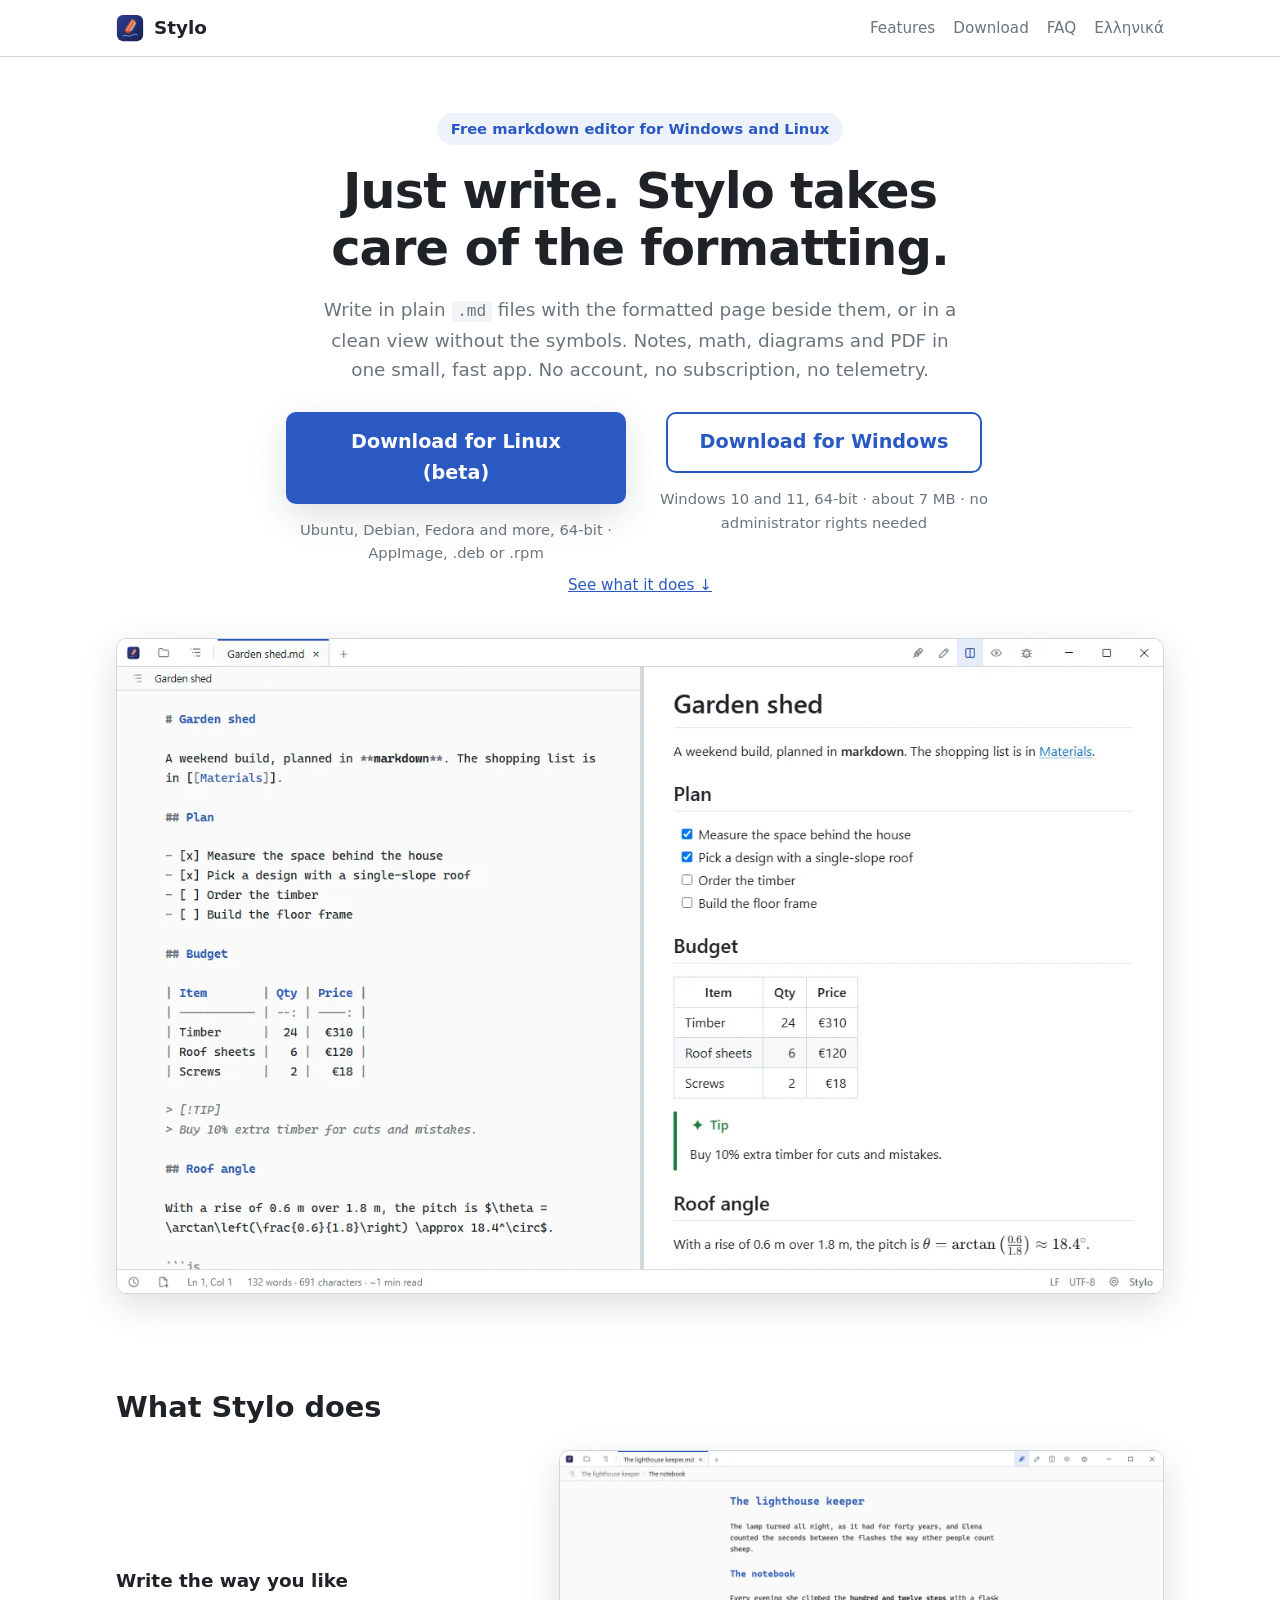
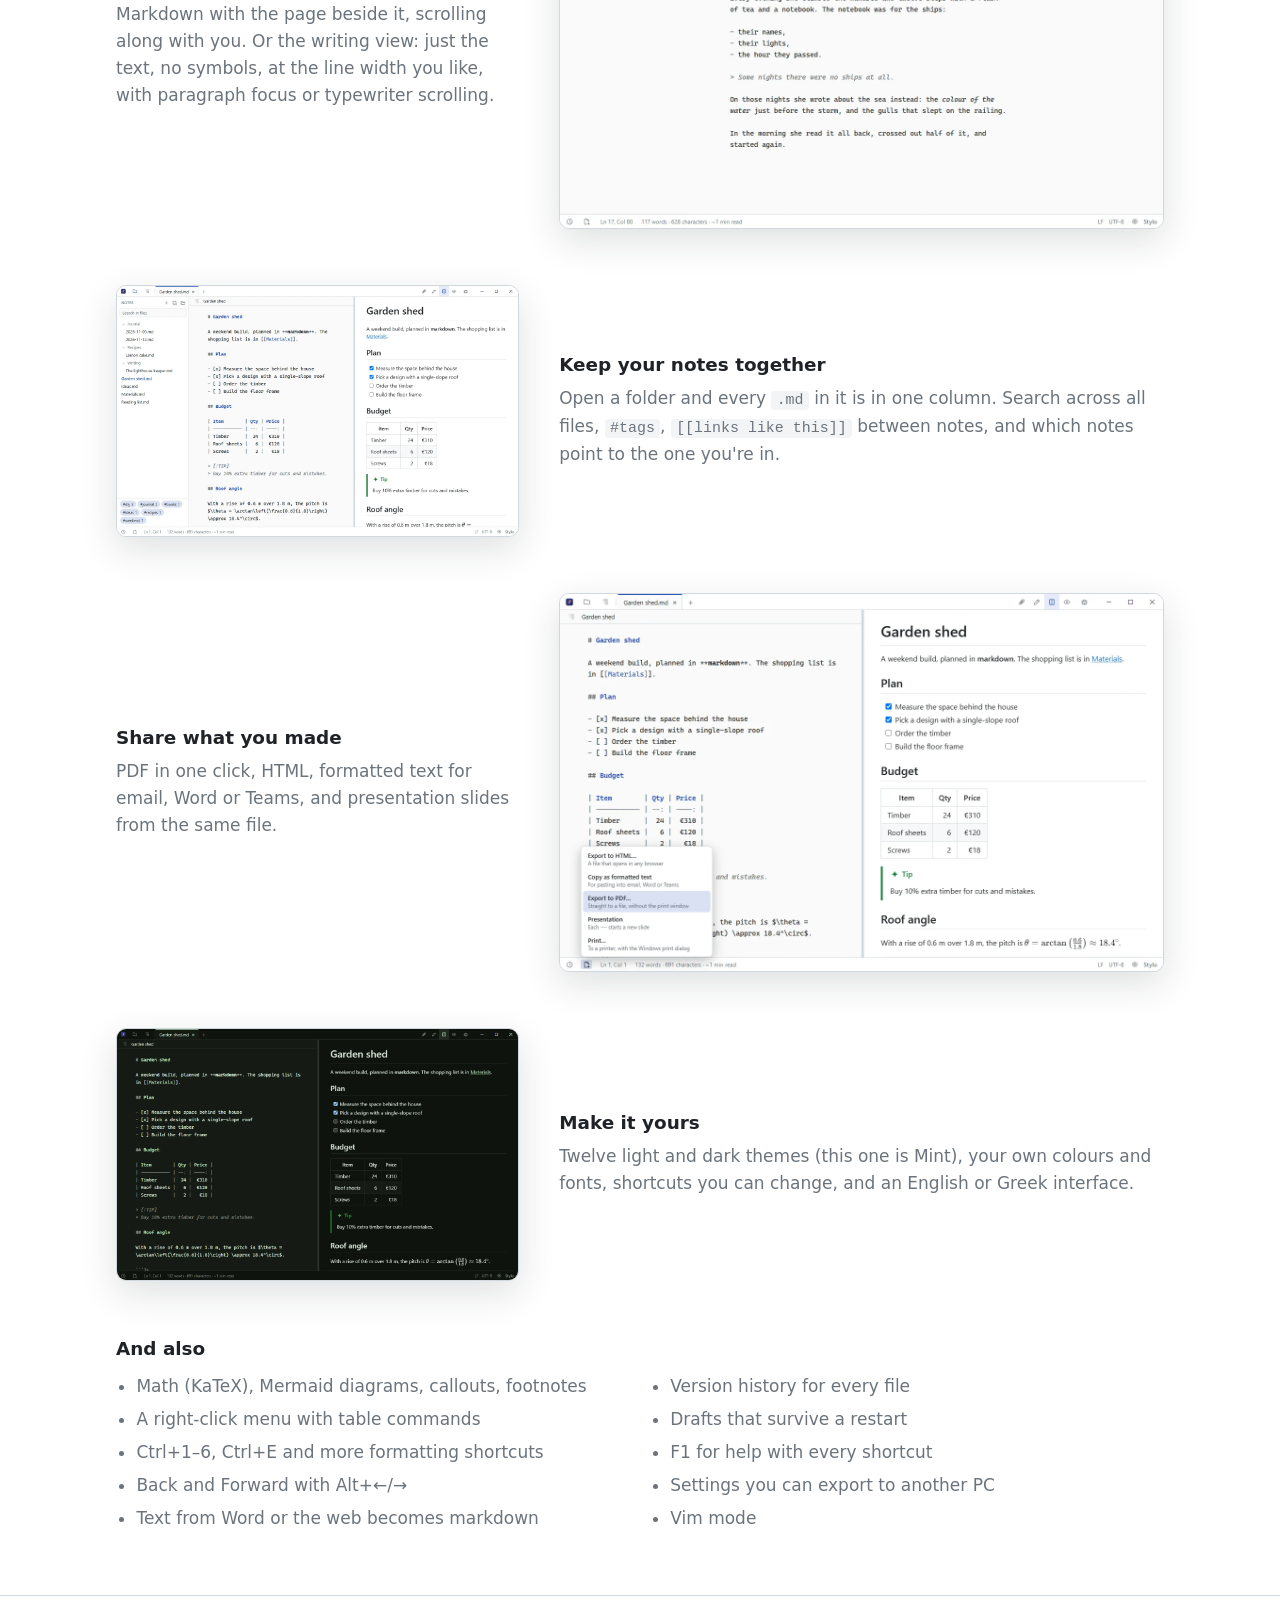
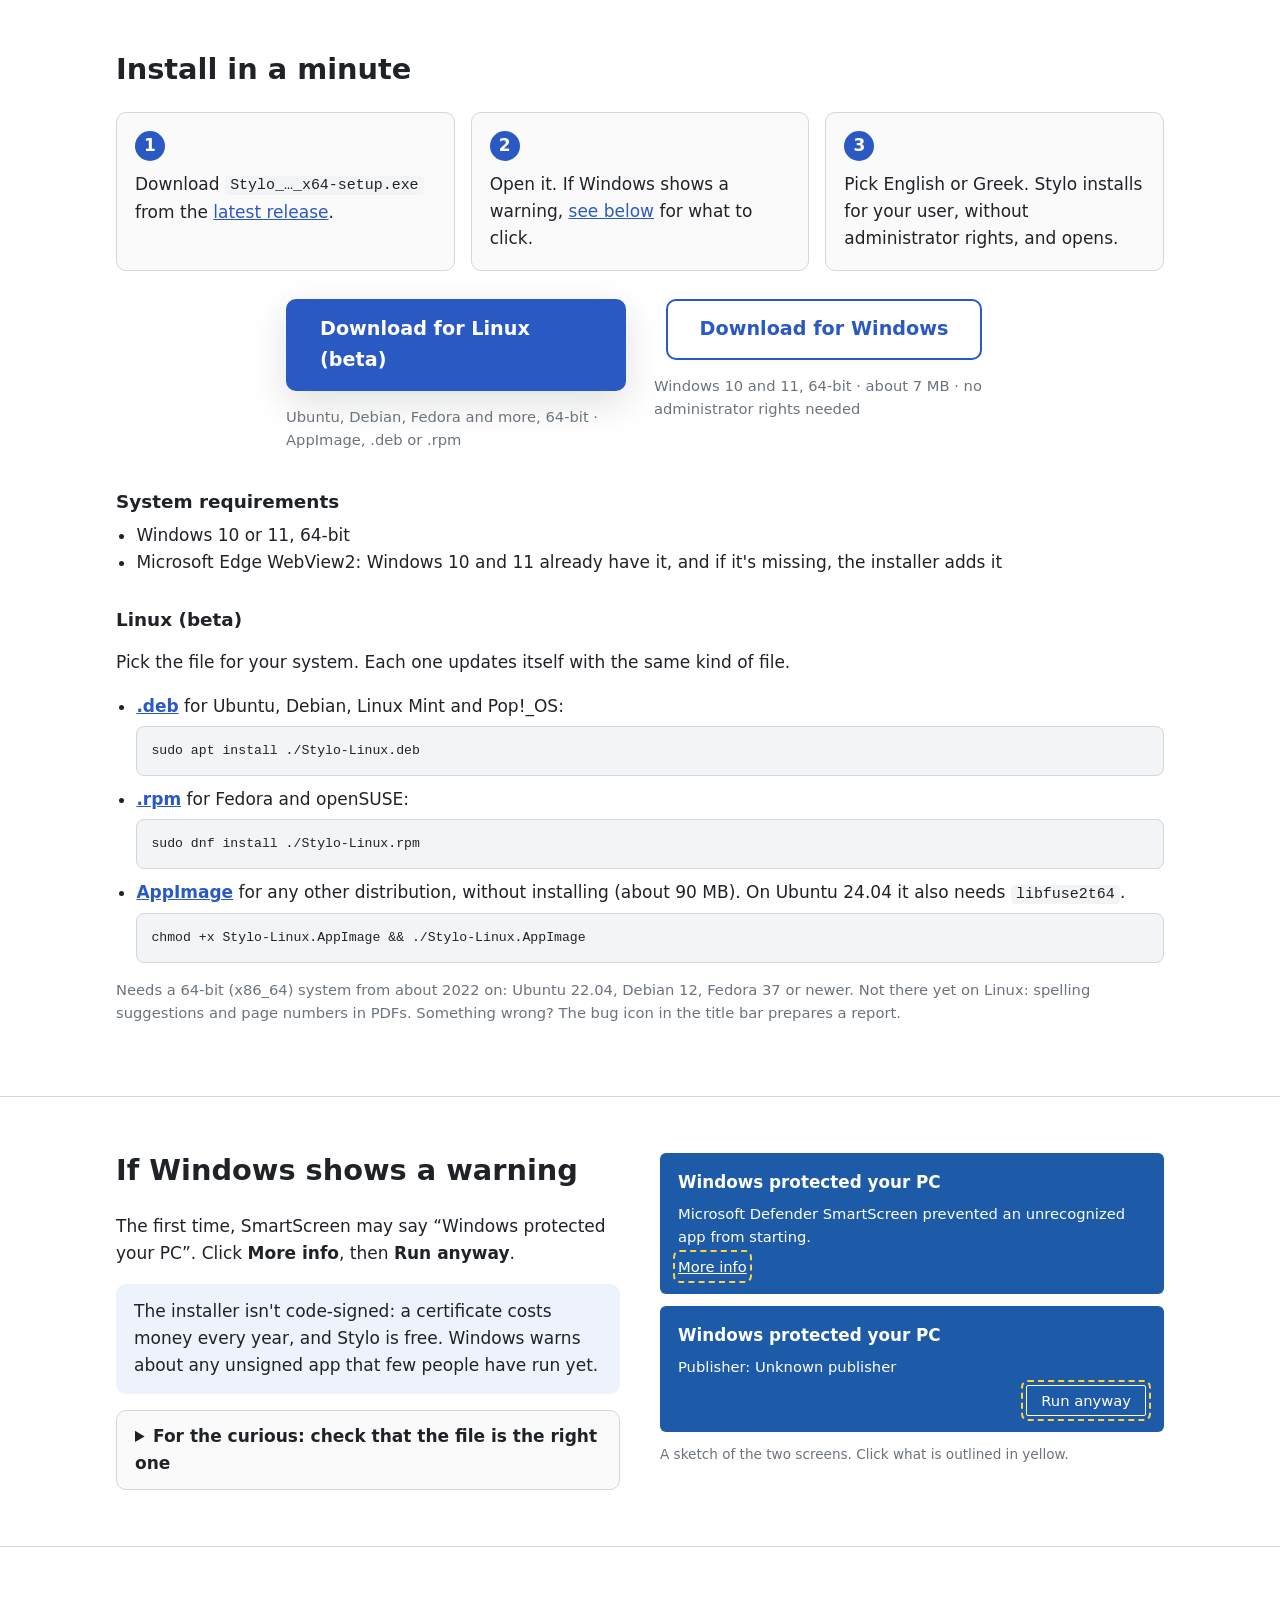
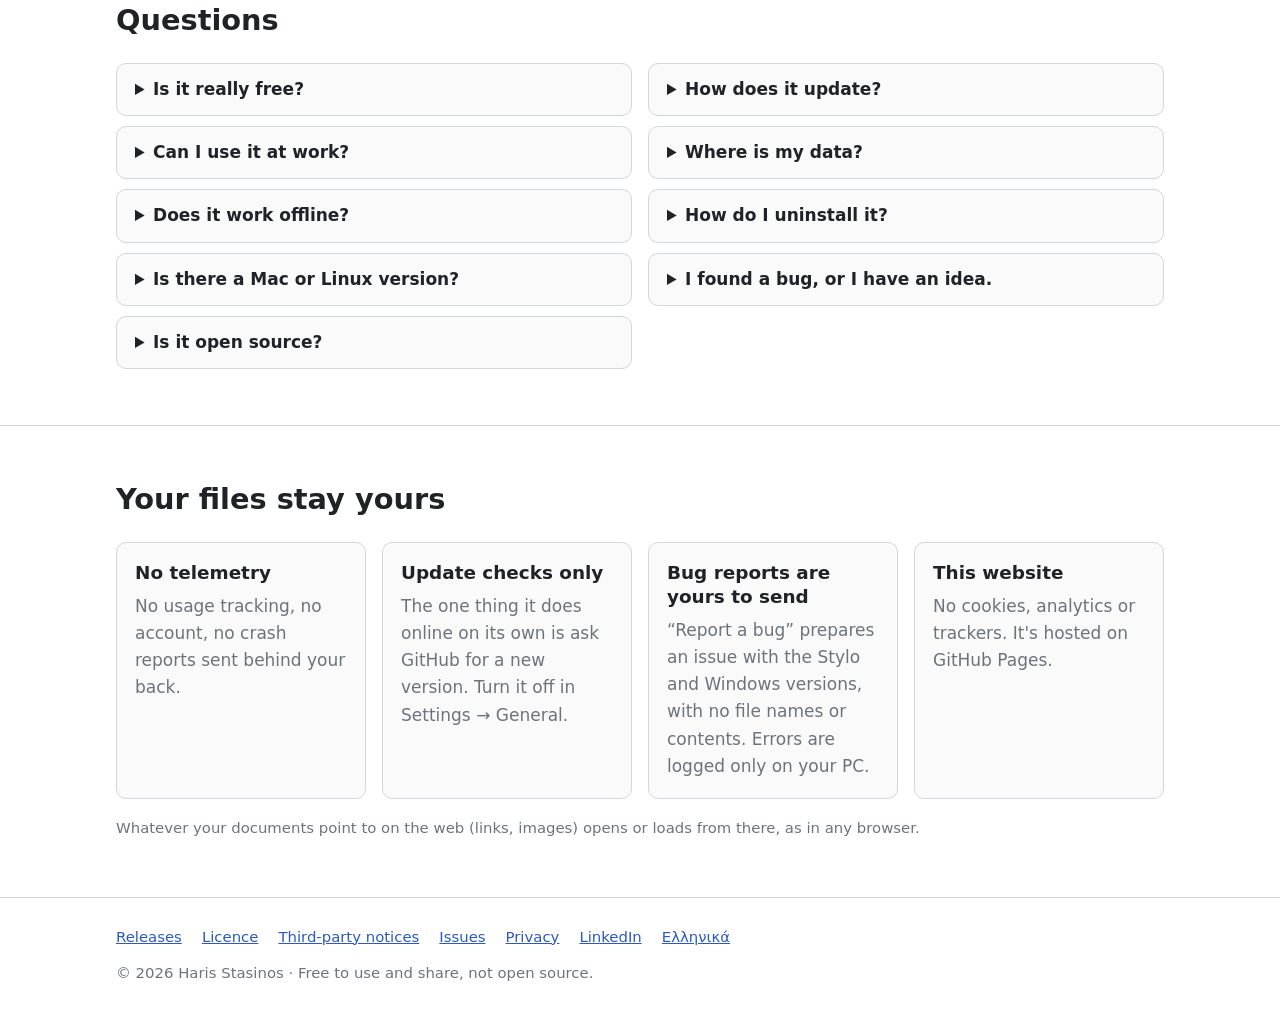
==== commit 6897ef07: "Site: a Download for Linux (beta) button beside the Windows one The hero and the download section sh" ====
--- a/docs/index.html
+++ b/docs/index.html
@@ -3,10 +3,10 @@
   <head>
     <meta charset="utf-8" />
     <meta name="viewport" content="width=device-width, initial-scale=1" />
-    <title>Stylo: a free markdown editor for Windows</title>
+    <title>Stylo: a free markdown editor for Windows and Linux</title>
     <meta
       name="description"
-      content="A free markdown editor for Windows, with live preview, a writing view, notes and PDF export. No account, no telemetry."
+      content="A free markdown editor for Windows and Linux, with live preview, a writing view, notes and PDF export. No account, no telemetry."
     />
     <link rel="canonical" href="https://xarhssta.github.io/stylo-releases/" />
     <link rel="alternate" hreflang="en" href="https://xarhssta.github.io/stylo-releases/" />
@@ -17,12 +17,12 @@
     <meta property="og:title" content="Stylo: just write. Stylo takes care of the formatting." />
     <meta
       property="og:description"
-      content="A free markdown editor for Windows, with live preview, a writing view, notes and PDF export. No account, no telemetry."
+      content="A free markdown editor for Windows and Linux, with live preview, a writing view, notes and PDF export. No account, no telemetry."
     />
     <meta property="og:image" content="https://xarhssta.github.io/stylo-releases/images/og.jpg" />
     <meta property="og:image:width" content="1200" />
     <meta property="og:image:height" content="630" />
-    <meta property="og:image:alt" content="Stylo, a free markdown editor for Windows, with a note and its preview side by side." />
+    <meta property="og:image:alt" content="Stylo, a free markdown editor for Windows and Linux, with a note and its preview side by side." />
     <meta property="og:locale" content="en_GB" />
     <meta property="og:locale:alternate" content="el_GR" />
     <meta name="twitter:card" content="summary_large_image" />
@@ -44,14 +44,22 @@
 
     <main>
       <div class="wrap hero">
-        <span class="eyebrow">Free markdown editor for Windows</span>
+        <span class="eyebrow">Free markdown editor for Windows and Linux</span>
         <h1>Just write. Stylo takes care of the formatting.</h1>
         <p class="lead">
           Write in plain <code>.md</code> files with the formatted page beside them, or in a clean view without the symbols.
           Notes, math, diagrams and PDF in one small, fast app. No account, no subscription, no telemetry.
         </p>
-        <a class="download" href="https://github.com/XarhsSta/stylo-releases/releases/latest">Download for Windows</a>
-        <p class="download-note">Windows 10 and 11, 64-bit · about 7 MB · no administrator rights needed</p>
+        <div class="downloads">
+          <div class="download-option windows">
+            <a class="download" href="https://github.com/XarhsSta/stylo-releases/releases/latest">Download for Windows</a>
+            <p class="download-note">Windows 10 and 11, 64-bit · about 7 MB · no administrator rights needed</p>
+          </div>
+          <div class="download-option linux">
+            <a class="download" href="#linux">Download for Linux (beta)</a>
+            <p class="download-note">Ubuntu, Debian, Fedora and more, 64-bit · AppImage, .deb or .rpm</p>
+          </div>
+        </div>
         <a class="more" href="#features">See what it does ↓</a>
         <picture>
           <source srcset="images/editor-preview-dark.webp" media="(prefers-color-scheme: dark)" />
@@ -169,15 +177,46 @@
             <li>Open it. If Windows shows a warning, <a href="#smartscreen">see below</a> for what to click.</li>
             <li>Pick English or Greek. Stylo installs for your user, without administrator rights, and opens.</li>
           </ol>
-          <p class="center">
-            <a class="download" href="https://github.com/XarhsSta/stylo-releases/releases/latest">Download for Windows</a>
-          </p>
+          <div class="downloads">
+            <div class="download-option windows">
+              <a class="download" href="https://github.com/XarhsSta/stylo-releases/releases/latest">Download for Windows</a>
+              <p class="download-note">Windows 10 and 11, 64-bit · about 7 MB · no administrator rights needed</p>
+            </div>
+            <div class="download-option linux">
+              <a class="download" href="#linux">Download for Linux (beta)</a>
+              <p class="download-note">Ubuntu, Debian, Fedora and more, 64-bit · AppImage, .deb or .rpm</p>
+            </div>
+          </div>
           <div class="requirements">
             <h3>System requirements</h3>
             <ul>
               <li>Windows 10 or 11, 64-bit</li>
               <li>Microsoft Edge WebView2: Windows 10 and 11 already have it, and if it's missing, the installer adds it</li>
             </ul>
+          </div>
+          <div class="requirements linux" id="linux">
+            <h3>Linux (beta)</h3>
+            <p>Pick the file for your system. Each one updates itself with the same kind of file.</p>
+            <ul class="linux-files">
+              <li>
+                <a href="https://github.com/XarhsSta/stylo-releases/releases/download/updater/Stylo-Linux.deb"><strong>.deb</strong></a> for Ubuntu, Debian, Linux Mint and Pop!_OS:
+                <pre><code>sudo apt install ./Stylo-Linux.deb</code></pre>
+              </li>
+              <li>
+                <a href="https://github.com/XarhsSta/stylo-releases/releases/download/updater/Stylo-Linux.rpm"><strong>.rpm</strong></a> for Fedora and openSUSE:
+                <pre><code>sudo dnf install ./Stylo-Linux.rpm</code></pre>
+              </li>
+              <li>
+                <a href="https://github.com/XarhsSta/stylo-releases/releases/download/updater/Stylo-Linux.AppImage"><strong>AppImage</strong></a> for any other distribution, without installing
+                (about 90 MB). On Ubuntu 24.04 it also needs <code>libfuse2t64</code>.
+                <pre><code>chmod +x Stylo-Linux.AppImage &amp;&amp; ./Stylo-Linux.AppImage</code></pre>
+              </li>
+            </ul>
+            <p class="linux-needs">
+              Needs a 64-bit (x86_64) system from about 2022 on: Ubuntu 22.04, Debian 12, Fedora 37 or newer. Not there yet on
+              Linux: spelling suggestions and page numbers in PDFs. Something wrong? The bug icon in the title bar prepares a
+              report.
+            </p>
           </div>
         </div>
       </section>
@@ -244,7 +283,7 @@
               </details>
               <details>
                 <summary>Is there a Mac or Linux version?</summary>
-                <p>No, only Windows 10 and 11.</p>
+                <p>Linux, yes: a beta, see <a href="#linux">Linux (beta)</a>. Mac, no.</p>
               </details>
               <details>
                 <summary>Is it open source?</summary>
@@ -335,5 +374,11 @@
         <p>© 2026 Haris Stasinos · Free to use and share, not open source.</p>
       </div>
     </footer>
+    <script>
+      // On Linux the Linux button comes first and is the main one; everywhere else, Windows.
+      if (/Linux/.test(navigator.userAgent) && !/Android/.test(navigator.userAgent)) {
+        document.documentElement.classList.add("on-linux");
+      }
+    </script>
   </body>
 </html>
--- a/docs/style.css
+++ b/docs/style.css
@@ -176,6 +176,49 @@
 .download:hover {
   filter: brightness(1.1);
 }
+/* Two buttons: the visitor's system first and filled, the other one outlined (the script in each page) */
+.downloads {
+  display: flex;
+  flex-wrap: wrap;
+  justify-content: center;
+  gap: 8px 28px;
+}
+.download-option {
+  display: flex;
+  flex-direction: column;
+  align-items: center;
+  max-width: 340px;
+}
+.download-option.linux .download,
+.on-linux .download-option.windows .download {
+  background: transparent;
+  color: var(--accent);
+  box-shadow: inset 0 0 0 2px var(--accent);
+}
+.on-linux .download-option.linux .download {
+  background: var(--accent);
+  color: var(--accent-fg);
+  box-shadow: var(--shadow);
+}
+.on-linux .download-option.linux {
+  order: -1;
+}
+.linux-files {
+  display: grid;
+  gap: 10px;
+}
+.linux-files li {
+  min-width: 0; /* a long command scrolls inside its box, not the whole page */
+}
+.linux-files pre {
+  margin: 6px 0 0;
+  max-width: 100%;
+  overflow-x: auto;
+}
+.linux-needs {
+  color: var(--muted);
+  font-size: 0.92rem;
+}
 .download-note {
   margin: 14px 0 6px;
   font-size: 0.92rem;
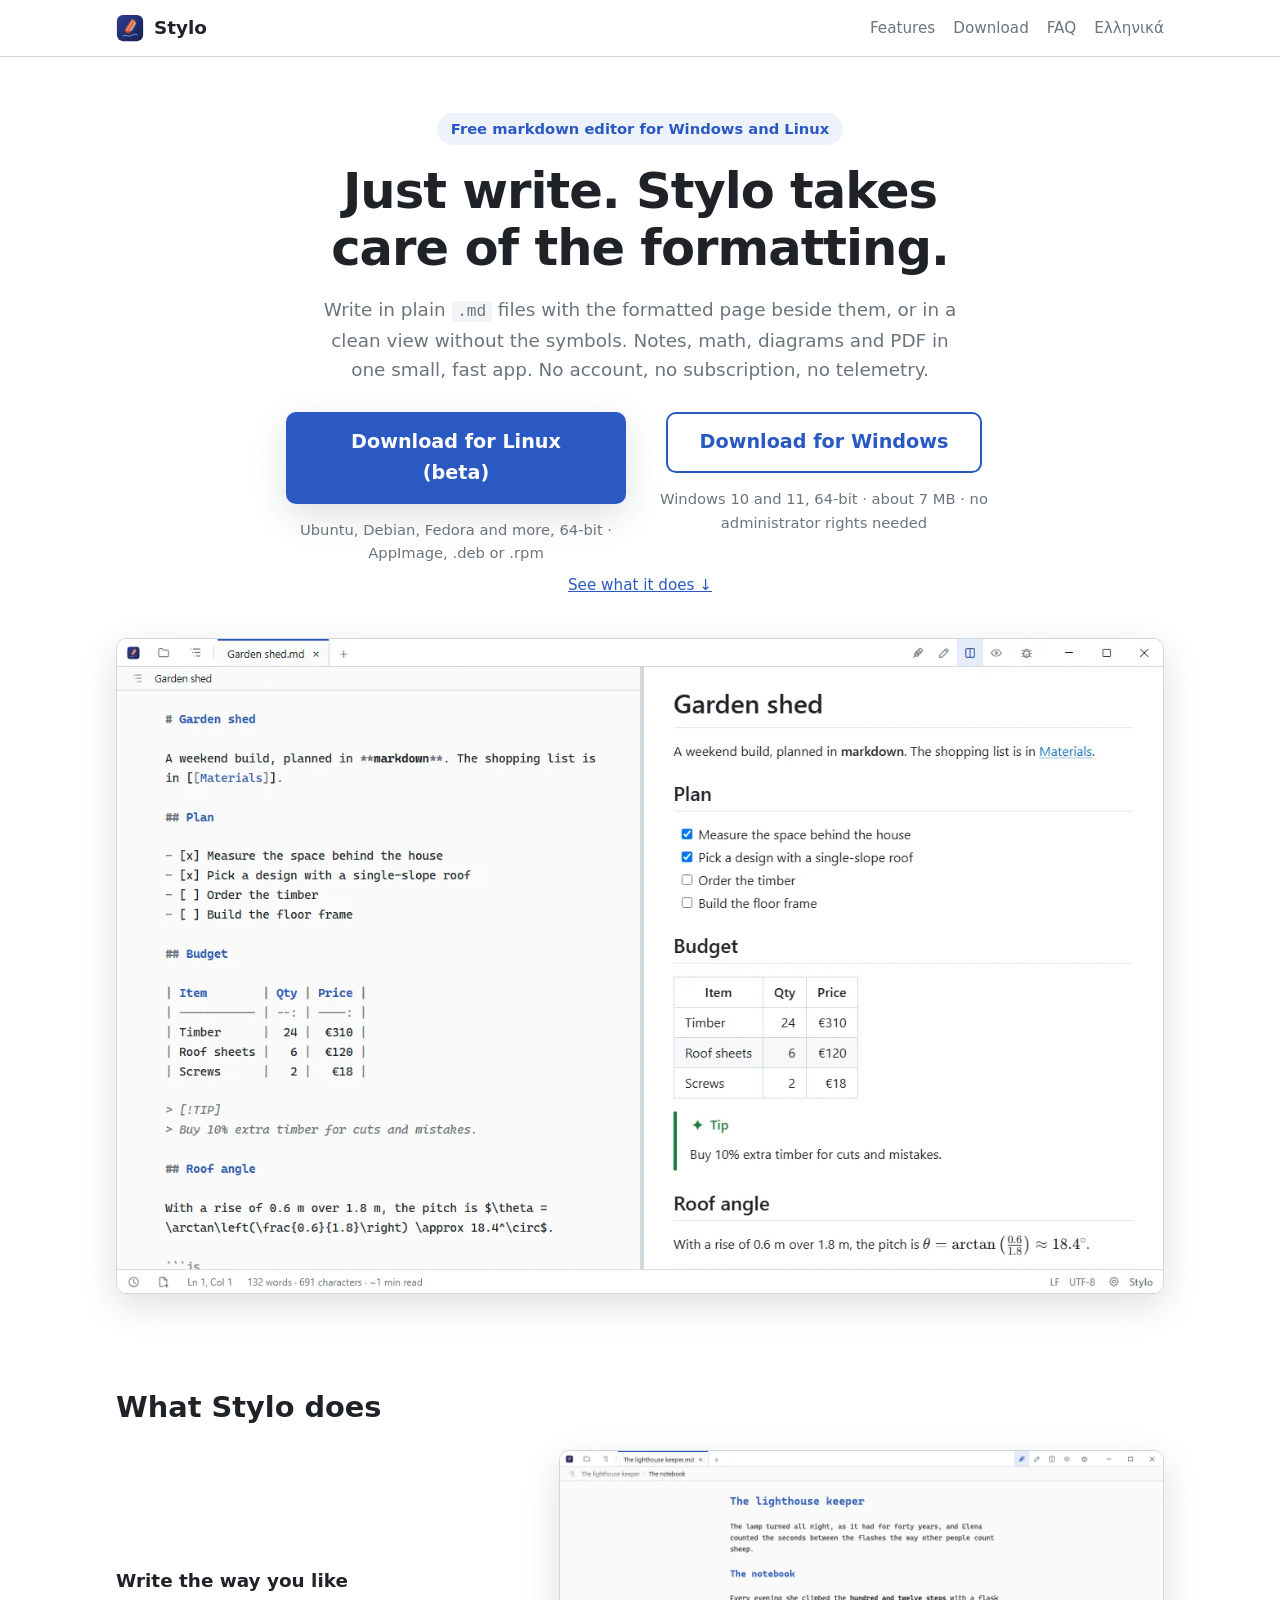
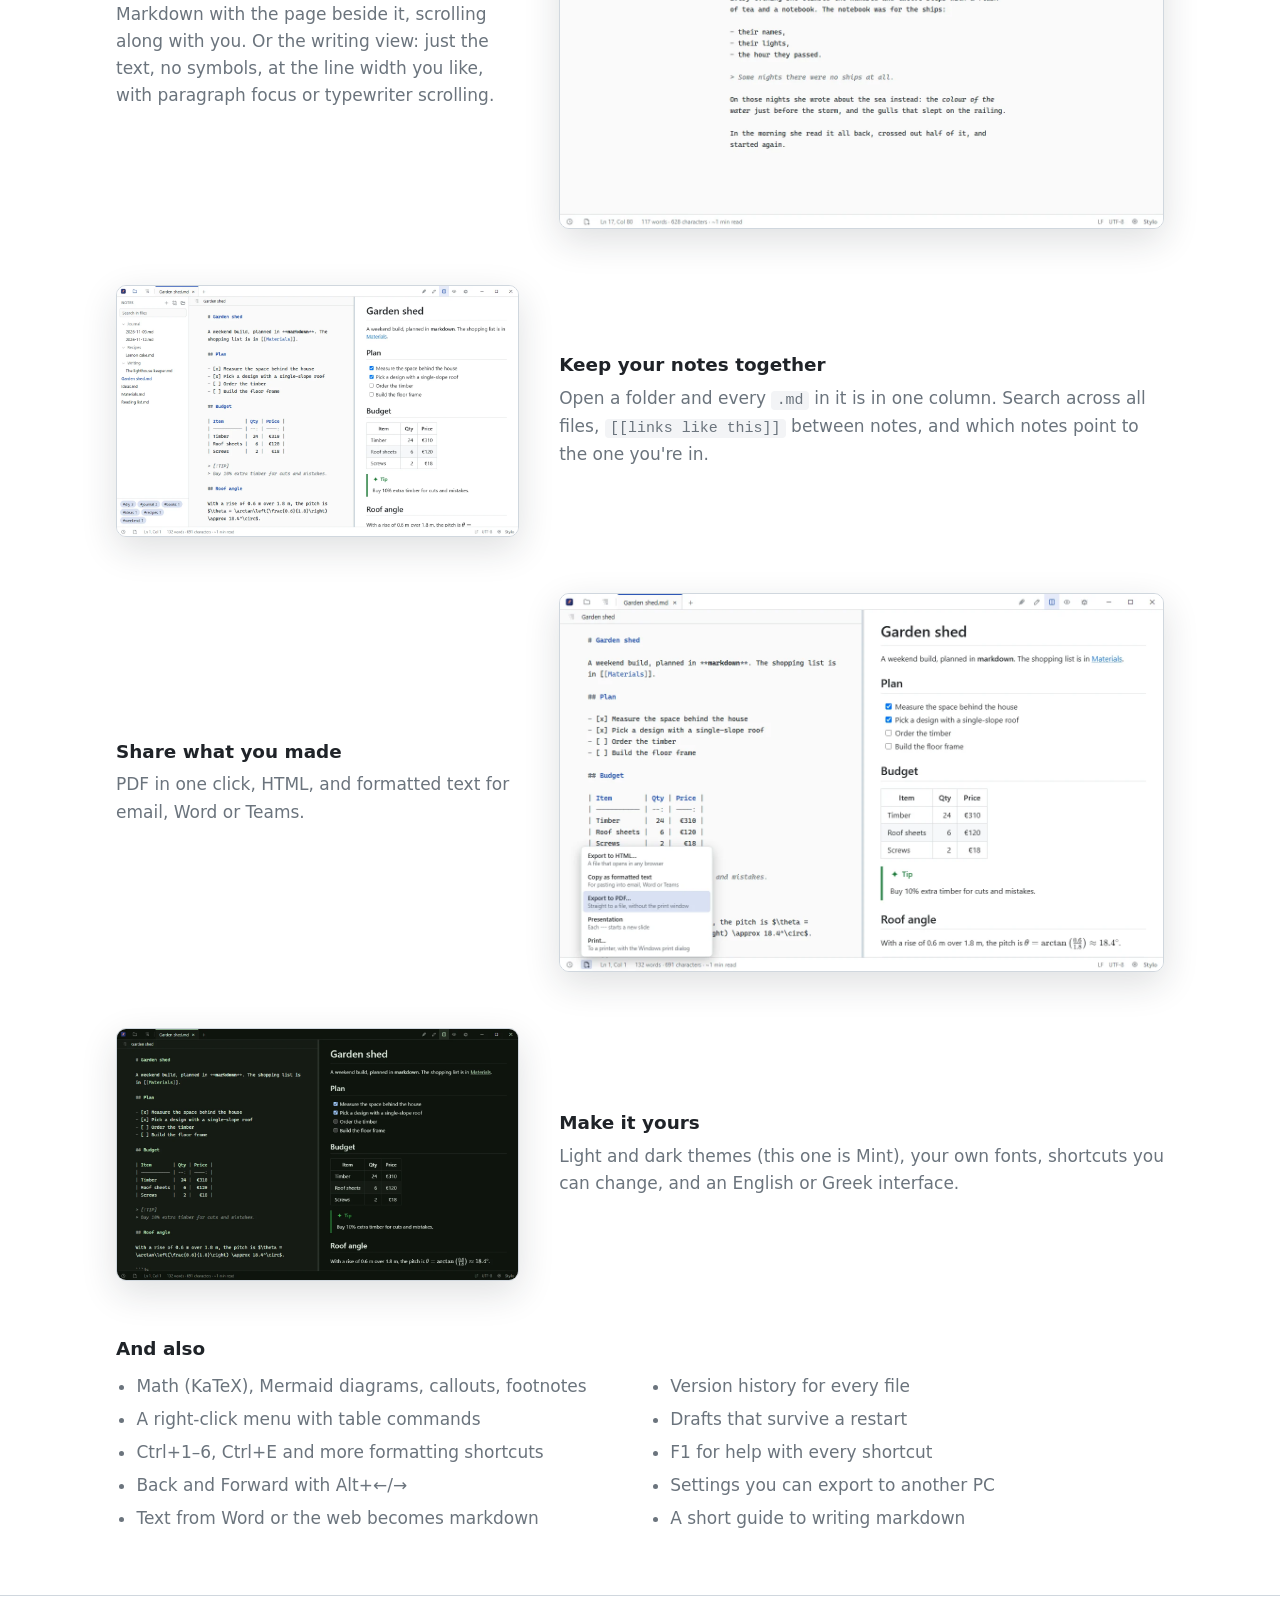
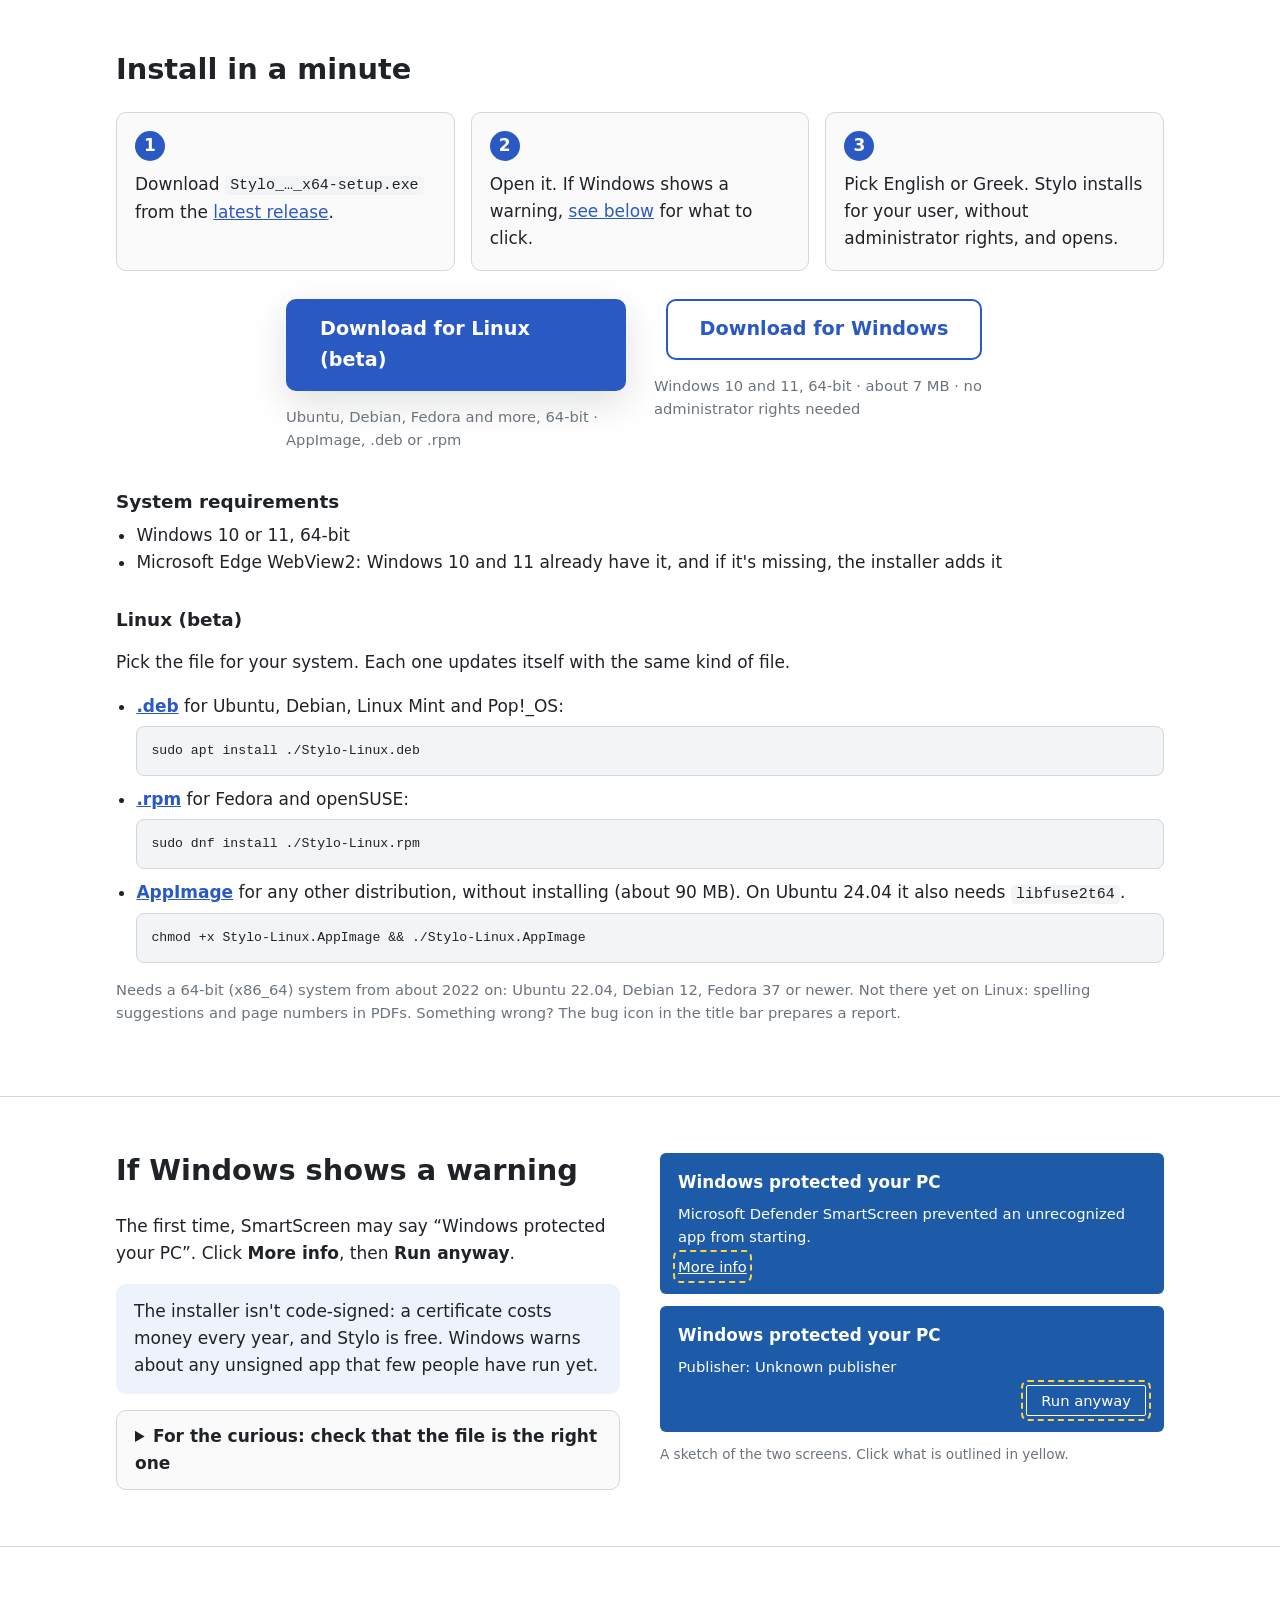
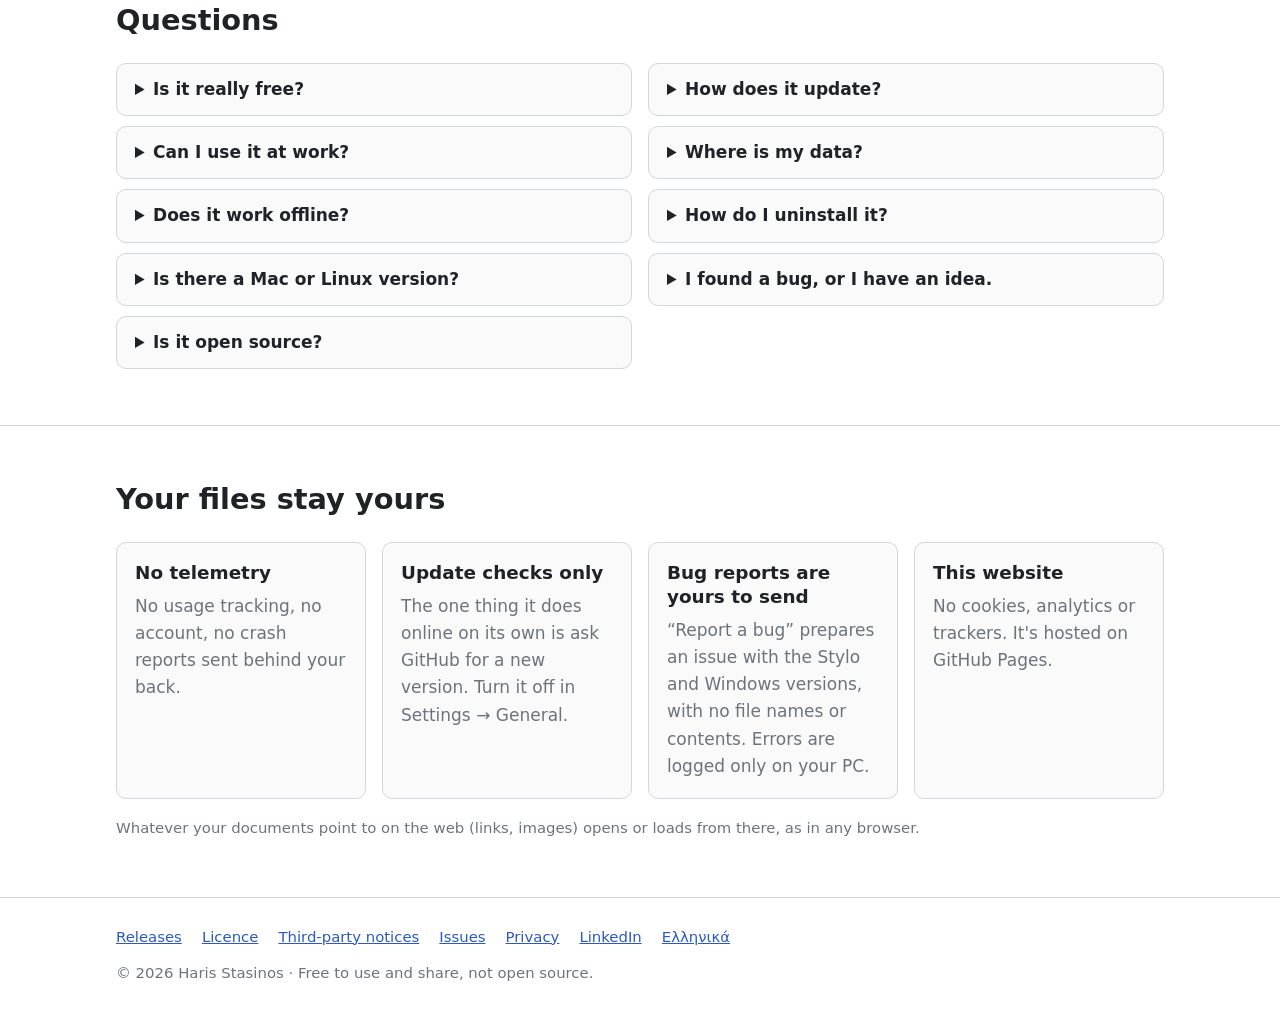
==== commit 6d0a82a7: "Site: drop the features 1.0.0 no longer has Tags, presentation slides, custom colours and Vim mode w" ====
--- a/docs/index.html
+++ b/docs/index.html
@@ -99,7 +99,7 @@
             <div class="feature-text">
               <h3>Keep your notes together</h3>
               <p>
-                Open a folder and every <code>.md</code> in it is in one column. Search across all files, <code>#tags</code>,
+                Open a folder and every <code>.md</code> in it is in one column. Search across all files,
                 <code>[[links like this]]</code> between notes, and which notes point to the one you're in.
               </p>
             </div>
@@ -109,7 +109,7 @@
                 width="1280"
                 height="800"
                 loading="lazy"
-                alt="The Files column: a folder of notes as a tree, with its tags below, next to the editor and the preview."
+                alt="The Files column: a folder of notes as a tree, next to the editor and the preview."
             /></a>
           </article>
 
@@ -117,7 +117,7 @@
             <div class="feature-text">
               <h3>Share what you made</h3>
               <p>
-                PDF in one click, HTML, formatted text for email, Word or Teams, and presentation slides from the same file.
+                PDF in one click, HTML, and formatted text for email, Word or Teams.
               </p>
             </div>
             <a class="shot" href="images/export.webp"
@@ -126,7 +126,7 @@
                 width="1280"
                 height="800"
                 loading="lazy"
-                alt="The export menu over a document: HTML, formatted text, PDF, presentation and print."
+                alt="The export menu over a document: HTML, formatted text, PDF and print."
             /></a>
           </article>
 
@@ -134,7 +134,7 @@
             <div class="feature-text">
               <h3>Make it yours</h3>
               <p>
-                Twelve light and dark themes (this one is Mint), your own colours and fonts, shortcuts you can change, and an
+                Light and dark themes (this one is Mint), your own fonts, shortcuts you can change, and an
                 English or Greek interface.
               </p>
             </div>
@@ -160,7 +160,7 @@
               <li>Drafts that survive a restart</li>
               <li>F1 for help with every shortcut</li>
               <li>Settings you can export to another PC</li>
-              <li>Vim mode</li>
+              <li>A short guide to writing markdown</li>
             </ul>
           </div>
         </div>
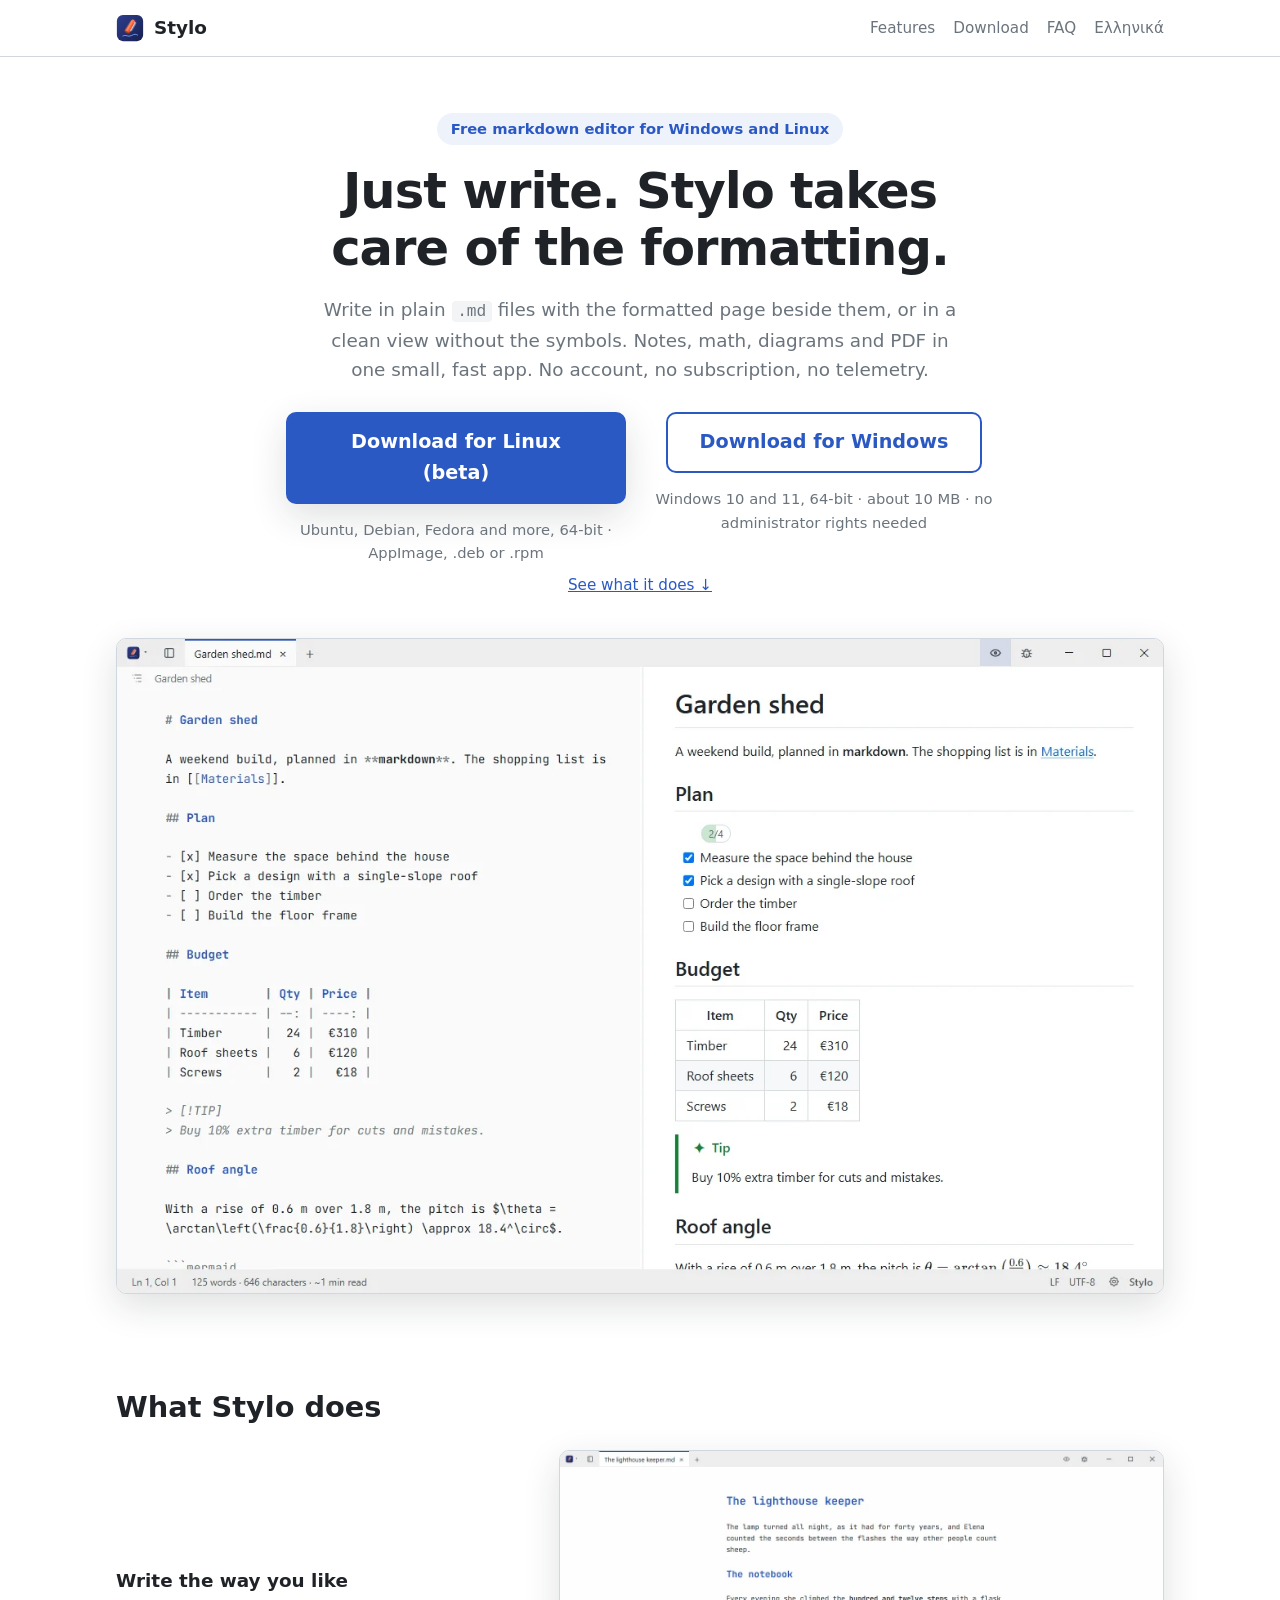
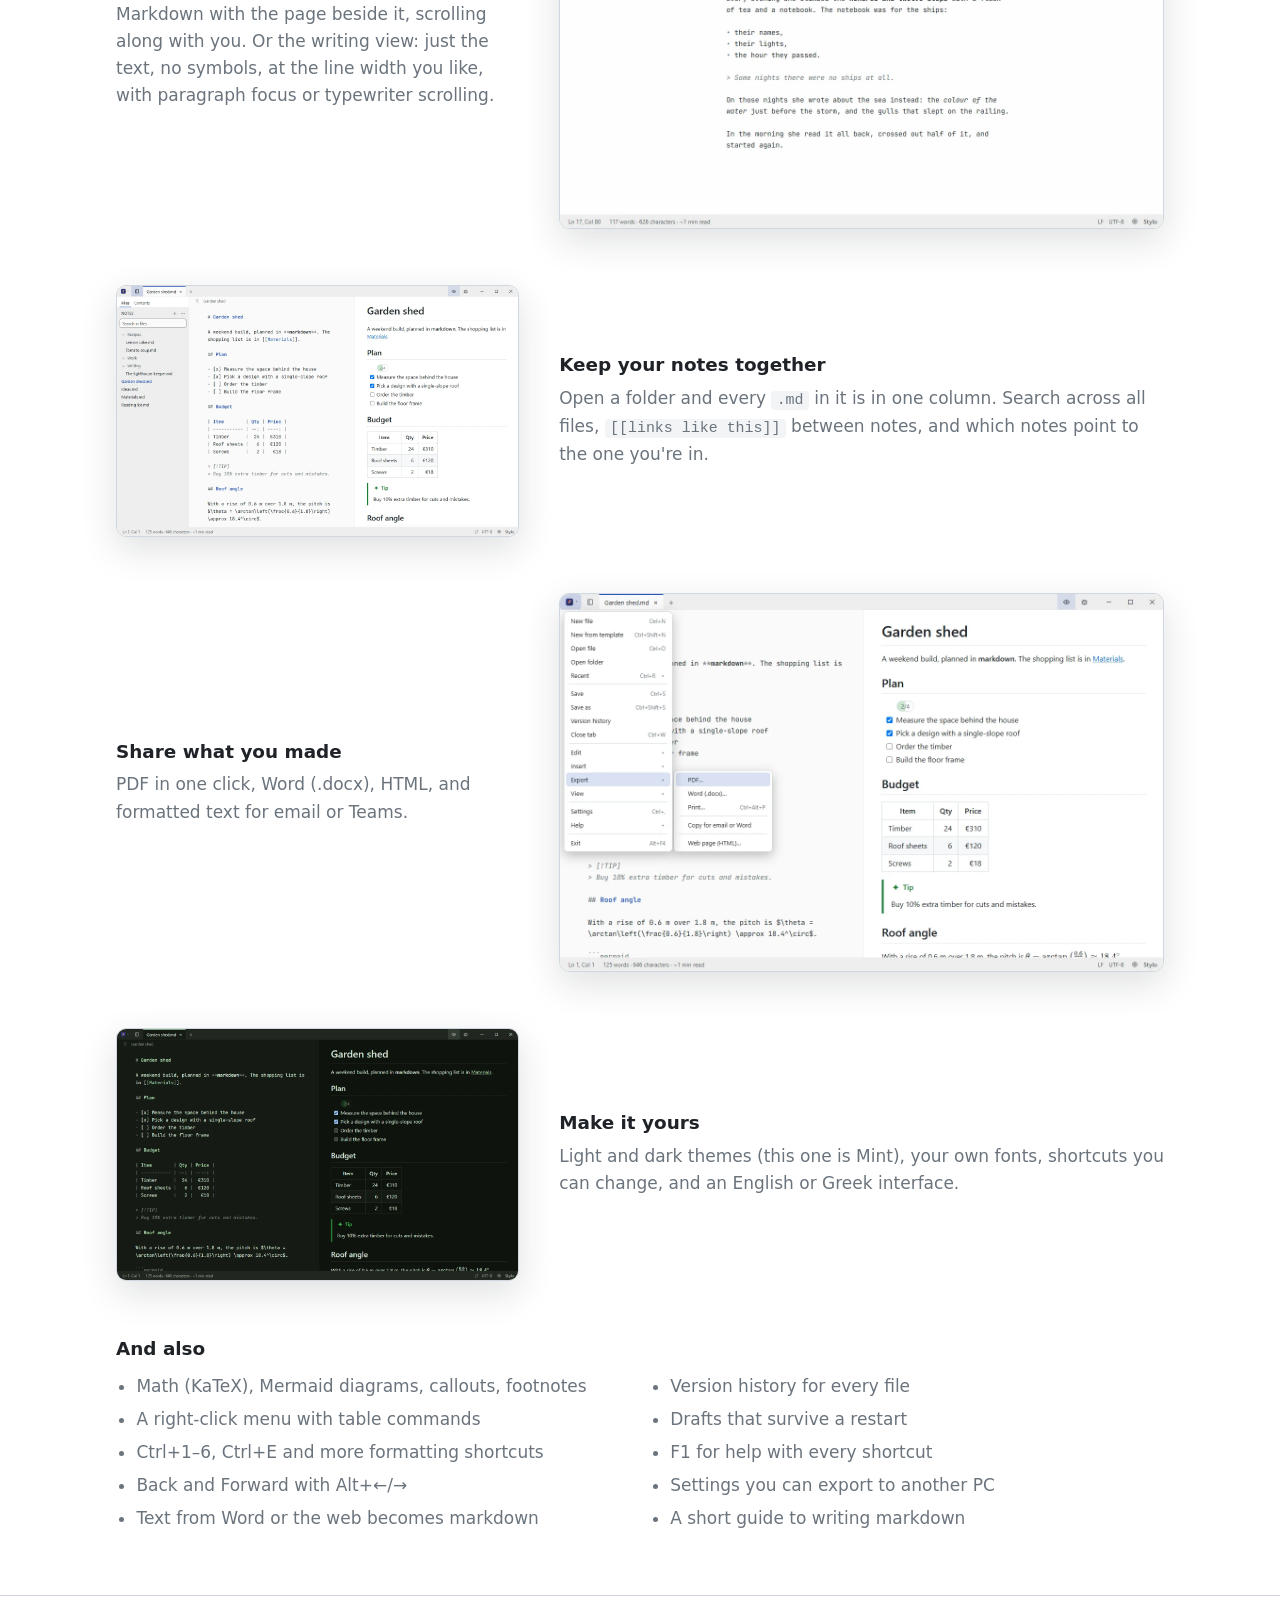
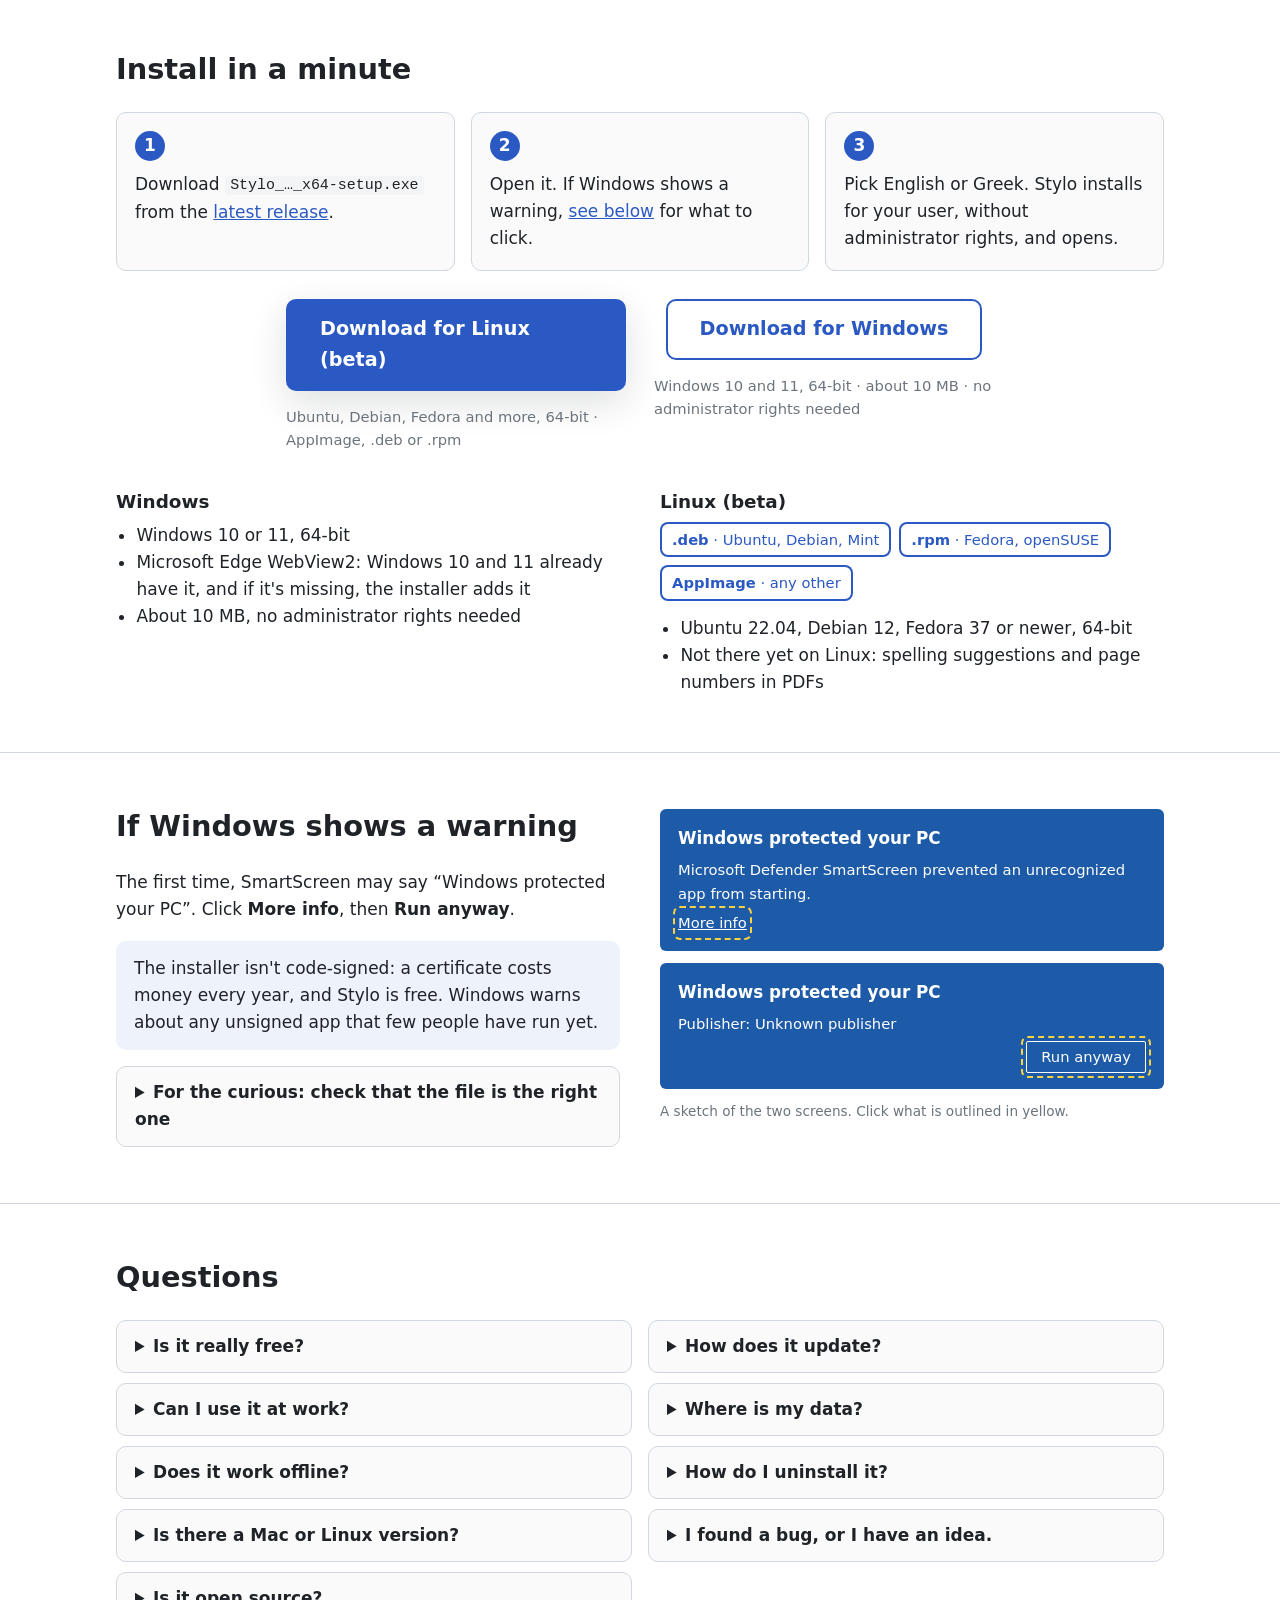
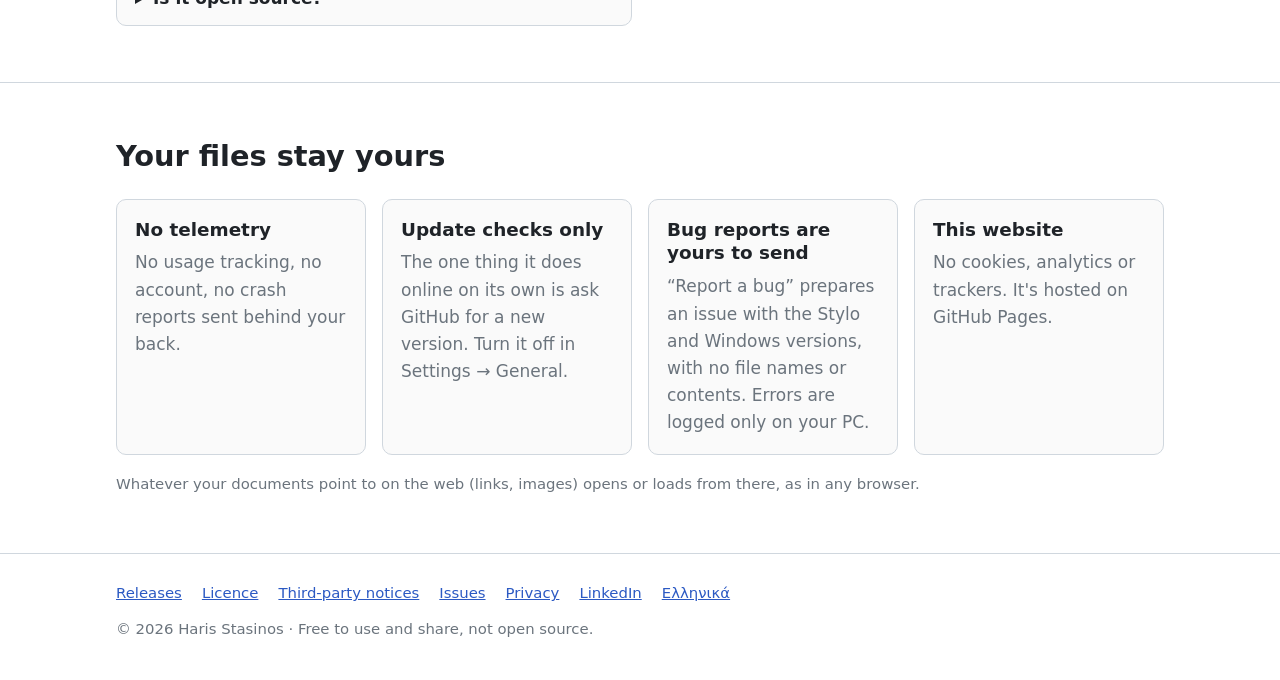
==== commit 0289c0f4: "Site and README for 1.0: Linux (beta), new screenshots, 1.0 features - Requirements in two columns, " ====
--- a/docs/index.html
+++ b/docs/index.html
@@ -53,7 +53,7 @@
         <div class="downloads">
           <div class="download-option windows">
             <a class="download" href="https://github.com/XarhsSta/stylo-releases/releases/latest">Download for Windows</a>
-            <p class="download-note">Windows 10 and 11, 64-bit · about 7 MB · no administrator rights needed</p>
+            <p class="download-note">Windows 10 and 11, 64-bit · about 10 MB · no administrator rights needed</p>
           </div>
           <div class="download-option linux">
             <a class="download" href="#linux">Download for Linux (beta)</a>
@@ -117,7 +117,7 @@
             <div class="feature-text">
               <h3>Share what you made</h3>
               <p>
-                PDF in one click, HTML, and formatted text for email, Word or Teams.
+                PDF in one click, Word (.docx), HTML, and formatted text for email or Teams.
               </p>
             </div>
             <a class="shot" href="images/export.webp"
@@ -126,7 +126,7 @@
                 width="1280"
                 height="800"
                 loading="lazy"
-                alt="The export menu over a document: HTML, formatted text, PDF and print."
+                alt="Stylo’s menu with Export open: PDF, Word, print, copy for email or Word, and web page."
             /></a>
           </article>
 
@@ -180,43 +180,34 @@
           <div class="downloads">
             <div class="download-option windows">
               <a class="download" href="https://github.com/XarhsSta/stylo-releases/releases/latest">Download for Windows</a>
-              <p class="download-note">Windows 10 and 11, 64-bit · about 7 MB · no administrator rights needed</p>
+              <p class="download-note">Windows 10 and 11, 64-bit · about 10 MB · no administrator rights needed</p>
             </div>
             <div class="download-option linux">
               <a class="download" href="#linux">Download for Linux (beta)</a>
               <p class="download-note">Ubuntu, Debian, Fedora and more, 64-bit · AppImage, .deb or .rpm</p>
             </div>
           </div>
-          <div class="requirements">
-            <h3>System requirements</h3>
-            <ul>
-              <li>Windows 10 or 11, 64-bit</li>
-              <li>Microsoft Edge WebView2: Windows 10 and 11 already have it, and if it's missing, the installer adds it</li>
-            </ul>
-          </div>
-          <div class="requirements linux" id="linux">
-            <h3>Linux (beta)</h3>
-            <p>Pick the file for your system. Each one updates itself with the same kind of file.</p>
-            <ul class="linux-files">
-              <li>
-                <a href="https://github.com/XarhsSta/stylo-releases/releases/download/updater/Stylo-Linux.deb"><strong>.deb</strong></a> for Ubuntu, Debian, Linux Mint and Pop!_OS:
-                <pre><code>sudo apt install ./Stylo-Linux.deb</code></pre>
-              </li>
-              <li>
-                <a href="https://github.com/XarhsSta/stylo-releases/releases/download/updater/Stylo-Linux.rpm"><strong>.rpm</strong></a> for Fedora and openSUSE:
-                <pre><code>sudo dnf install ./Stylo-Linux.rpm</code></pre>
-              </li>
-              <li>
-                <a href="https://github.com/XarhsSta/stylo-releases/releases/download/updater/Stylo-Linux.AppImage"><strong>AppImage</strong></a> for any other distribution, without installing
-                (about 90 MB). On Ubuntu 24.04 it also needs <code>libfuse2t64</code>.
-                <pre><code>chmod +x Stylo-Linux.AppImage &amp;&amp; ./Stylo-Linux.AppImage</code></pre>
-              </li>
-            </ul>
-            <p class="linux-needs">
-              Needs a 64-bit (x86_64) system from about 2022 on: Ubuntu 22.04, Debian 12, Fedora 37 or newer. Not there yet on
-              Linux: spelling suggestions and page numbers in PDFs. Something wrong? The bug icon in the title bar prepares a
-              report.
-            </p>
+          <div class="requirements-pair">
+            <div class="requirements">
+              <h3>Windows</h3>
+              <ul>
+                <li>Windows 10 or 11, 64-bit</li>
+                <li>Microsoft Edge WebView2: Windows 10 and 11 already have it, and if it's missing, the installer adds it</li>
+                <li>About 10 MB, no administrator rights needed</li>
+              </ul>
+            </div>
+            <div class="requirements linux" id="linux">
+              <h3>Linux (beta)</h3>
+              <div class="linux-files">
+                <a href="https://github.com/XarhsSta/stylo-releases/releases/download/updater/Stylo-Linux.deb"><strong>.deb</strong> · Ubuntu, Debian, Mint</a>
+                <a href="https://github.com/XarhsSta/stylo-releases/releases/download/updater/Stylo-Linux.rpm"><strong>.rpm</strong> · Fedora, openSUSE</a>
+                <a href="https://github.com/XarhsSta/stylo-releases/releases/download/updater/Stylo-Linux.AppImage"><strong>AppImage</strong> · any other</a>
+              </div>
+              <ul>
+                <li>Ubuntu 22.04, Debian 12, Fedora 37 or newer, 64-bit</li>
+                <li>Not there yet on Linux: spelling suggestions and page numbers in PDFs</li>
+              </ul>
+            </div>
           </div>
         </div>
       </section>
--- a/docs/style.css
+++ b/docs/style.css
@@ -203,21 +203,29 @@
 .on-linux .download-option.linux {
   order: -1;
 }
+/* Requirements: Windows and Linux (beta) side by side, one under the other on a phone */
+.requirements-pair {
+  display: grid;
+  grid-template-columns: repeat(auto-fit, minmax(min(100%, 280px), 1fr));
+  gap: 8px 40px;
+}
+/* One outlined button per Linux file */
 .linux-files {
-  display: grid;
-  gap: 10px;
-}
-.linux-files li {
-  min-width: 0; /* a long command scrolls inside its box, not the whole page */
-}
-.linux-files pre {
-  margin: 6px 0 0;
-  max-width: 100%;
-  overflow-x: auto;
-}
-.linux-needs {
-  color: var(--muted);
+  display: flex;
+  flex-wrap: wrap;
+  gap: 8px;
+  margin: 4px 0 14px;
+}
+.linux-files a {
+  padding: 6px 12px;
+  border-radius: 8px;
+  box-shadow: inset 0 0 0 2px var(--accent);
+  color: var(--accent);
   font-size: 0.92rem;
+  text-decoration: none;
+}
+.linux-files a:hover {
+  background: color-mix(in srgb, var(--accent) 10%, transparent);
 }
 .download-note {
   margin: 14px 0 6px;
